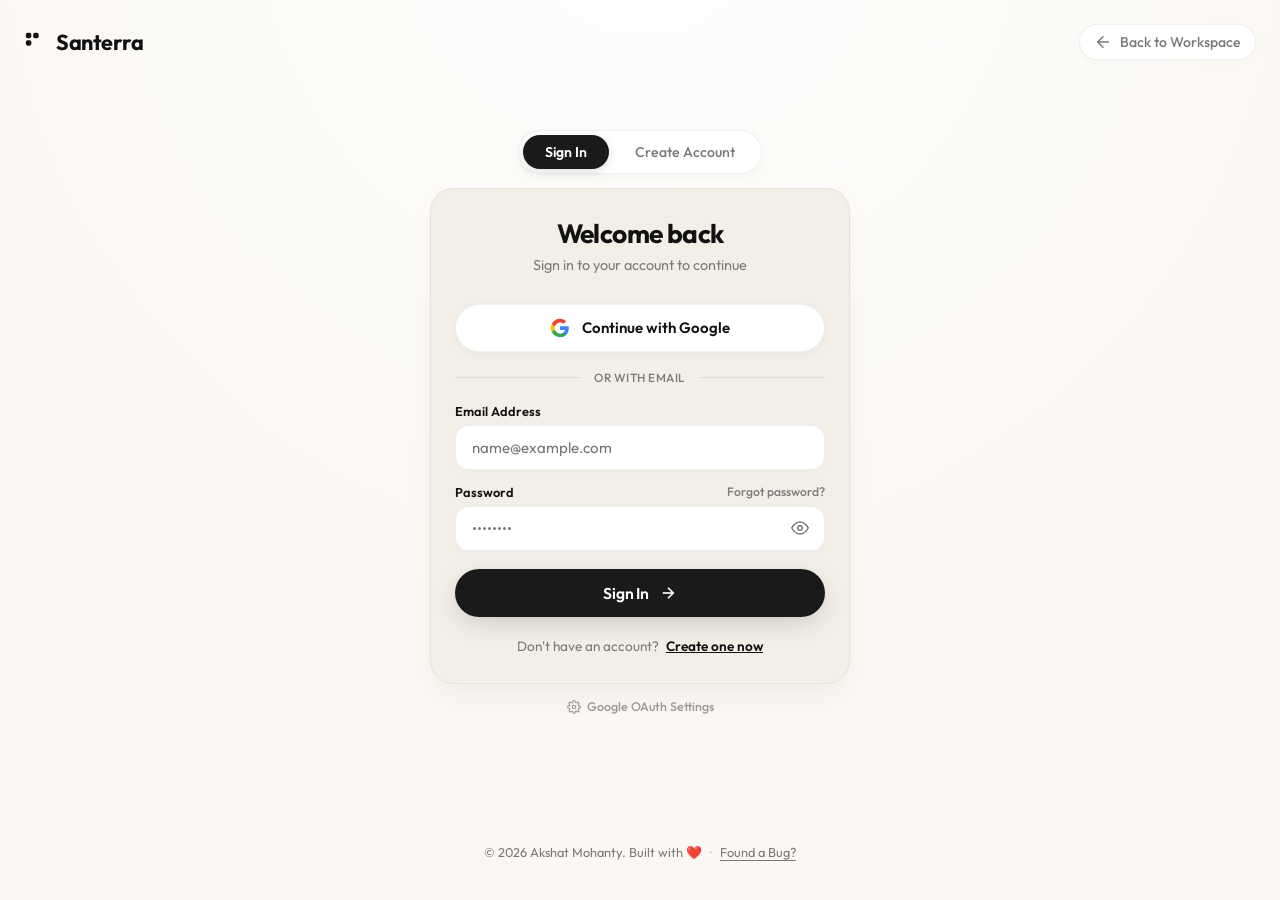
==== auth.html @ 09558405 "Add dedicated Login and Sign Up page with Google OAuth and session management" ====
<!DOCTYPE html>
<html lang="en">
<head>
  <meta charset="UTF-8" />
  <meta name="viewport" content="width=device-width, initial-scale=1.0" />
  <meta name="description" content="Sign in or create an account for Santerra Financial Suite" />
  <title>Santerra - Sign In / Sign Up</title>
  <link rel="preconnect" href="https://fonts.googleapis.com" />
  <link rel="preconnect" href="https://fonts.gstatic.com" crossorigin />
  <link href="https://fonts.googleapis.com/css2?family=Outfit:wght@300;400;500;600;700&display=swap" rel="stylesheet" />
  <link rel="stylesheet" href="style.css" />
  <!-- Google Identity Services -->
  <script src="https://accounts.google.com/gsi/client" async defer></script>
</head>
<body class="auth-body">

  <!-- Header with Brand on Left and Back Link on Right -->
  <header class="app-header auth-header">
    <a href="index.html" class="logo-link">
      <div class="logo">
        <svg class="logo-icon" width="22" height="22" viewBox="0 0 24 24" fill="none" aria-hidden="true">
          <rect x="2" y="2" width="6" height="6" rx="2" fill="#111111"/>
          <rect x="10" y="2" width="6" height="6" rx="2" fill="#111111"/>
          <rect x="2" y="10" width="6" height="6" rx="2" fill="#111111"/>
        </svg>
        <span class="brand-title">Santerra</span>
      </div>
    </a>

    <a href="index.html" class="back-link">
      <svg width="18" height="18" viewBox="0 0 24 24" fill="none" stroke="currentColor" stroke-width="2" stroke-linecap="round" stroke-linejoin="round">
        <line x1="19" y1="12" x2="5" y2="12"></line>
        <polyline points="12 19 5 12 12 5"></polyline>
      </svg>
      <span>Back to Workspace</span>
    </a>
  </header>

  <main class="auth-main">
    <div class="auth-card-container">
      
      <!-- Top Segmented Switcher: Sign In vs Sign Up -->
      <div class="auth-tabs" role="tablist">
        <button type="button" class="auth-tab active" id="tabSignIn" role="tab" aria-selected="true">Sign In</button>
        <button type="button" class="auth-tab" id="tabSignUp" role="tab" aria-selected="false">Create Account</button>
      </div>

      <!-- Auth Card -->
      <div class="auth-card">
        <div class="auth-card-header">
          <h1 class="auth-title" id="authTitle">Welcome back</h1>
          <p class="auth-subtitle" id="authSubtitle">Sign in to your account to continue</p>
        </div>

        <!-- Notification Banner for Feedback -->
        <div class="auth-alert" id="authAlert" role="alert" style="display: none;"></div>

        <!-- Google OAuth Area -->
        <div class="auth-oauth-section">
          <!-- Official Google Button Render Target -->
          <div id="googleBtnWrapper" class="google-btn-wrapper"></div>

          <!-- Custom Google Sign-In Button (Immediate interactive UI) -->
          <button type="button" class="google-custom-btn" id="googleCustomBtn">
            <svg class="google-icon" width="20" height="20" viewBox="0 0 24 24">
              <path fill="#4285F4" d="M22.56 12.25c0-.78-.07-1.53-.2-2.25H12v4.26h5.92c-.26 1.37-1.04 2.53-2.21 3.31v2.77h3.57c2.08-1.92 3.28-4.74 3.28-8.09z"/>
              <path fill="#34A853" d="M12 23c2.97 0 5.46-.98 7.28-2.66l-3.57-2.77c-.98.66-2.23 1.06-3.71 1.06-2.86 0-5.29-1.93-6.16-4.53H2.18v2.84C3.99 20.53 7.7 23 12 23z"/>
              <path fill="#FBBC05" d="M5.84 14.09c-.22-.66-.35-1.36-.35-2.09s.13-1.43.35-2.09V7.06H2.18C1.43 8.55 1 10.22 1 12s.43 3.45 1.18 4.94l2.85-2.22.81-.63z"/>
              <path fill="#EA4335" d="M12 5.38c1.62 0 3.06.56 4.21 1.64l3.15-3.15C17.45 2.09 14.97 1 12 1 7.7 1 3.99 3.47 2.18 7.06l3.66 2.84c.87-2.6 3.3-4.52 6.16-4.52z"/>
            </svg>
            <span id="googleBtnLabel">Continue with Google</span>
          </button>
        </div>

        <div class="auth-divider">
          <span class="divider-line"></span>
          <span class="divider-text">or with email</span>
          <span class="divider-line"></span>
        </div>

        <!-- Email & Password Form -->
        <form class="auth-form" id="authForm" novalidate>
          <!-- Full Name (Only for Sign Up) -->
          <div class="form-group" id="nameGroup" style="display: none;">
            <label for="fullNameInput" class="form-label">Full Name</label>
            <div class="input-wrapper">
              <input type="text" id="fullNameInput" class="form-input" placeholder="Akshat Mohanty" autocomplete="name" />
            </div>
          </div>

          <!-- Email Address -->
          <div class="form-group">
            <label for="emailInput" class="form-label">Email Address</label>
            <div class="input-wrapper">
              <input type="email" id="emailInput" class="form-input" placeholder="name@example.com" required autocomplete="email" />
            </div>
          </div>

          <!-- Password -->
          <div class="form-group">
            <div class="label-row">
              <label for="passwordInput" class="form-label">Password</label>
              <a href="#" class="forgot-link" id="forgotPassLink">Forgot password?</a>
            </div>
            <div class="input-wrapper password-wrapper">
              <input type="password" id="passwordInput" class="form-input" placeholder="••••••••" required autocomplete="current-password" />
              <button type="button" class="toggle-pass-btn" id="togglePassBtn" aria-label="Show or hide password">
                <svg class="eye-open" width="18" height="18" viewBox="0 0 24 24" fill="none" stroke="currentColor" stroke-width="2"><path d="M1 12s4-8 11-8 11 8 11 8-4 8-11 8-11-8-11-8z"/><circle cx="12" cy="12" r="3"/></svg>
                <svg class="eye-closed" width="18" height="18" viewBox="0 0 24 24" fill="none" stroke="currentColor" stroke-width="2" style="display: none;"><path d="M17.94 17.94A10.07 10.07 0 0 1 12 20c-7 0-11-8-11-8a18.45 18.45 0 0 1 5.06-5.94M9.9 4.24A9.12 9.12 0 0 1 12 4c7 0 11 8 11 8a18.5 18.5 0 0 1-2.16 3.19m-6.72-1.07a3 3 0 1 1-4.24-4.24"/><line x1="1" y1="1" x2="23" y2="23"/></svg>
              </button>
            </div>
          </div>

          <!-- Submit Button -->
          <button type="submit" class="auth-submit-btn" id="authSubmitBtn">
            <span class="btn-text" id="submitBtnText">Sign In</span>
            <svg class="btn-arrow" width="18" height="18" viewBox="0 0 24 24" fill="none" stroke="currentColor" stroke-width="2.2"><line x1="5" y1="12" x2="19" y2="12"></line><polyline points="12 5 19 12 12 19"></polyline></svg>
          </button>
        </form>

        <div class="auth-card-footer">
          <p class="switch-prompt">
            <span id="switchPromptText">Don't have an account?</span>
            <button type="button" class="switch-link" id="switchModeBtn">Create one now</button>
          </p>
        </div>

      </div>

      <!-- Quick Client ID Configuration for Google OAuth Setup -->
      <div class="oauth-config-hint">
        <button type="button" class="config-link-btn" id="configClientIdBtn">
          <svg width="14" height="14" viewBox="0 0 24 24" fill="none" stroke="currentColor" stroke-width="2"><circle cx="12" cy="12" r="3"></circle><path d="M19.4 15a1.65 1.65 0 0 0 .33 1.82l.06.06a2 2 0 0 1 0 2.83 2 2 0 0 1-2.83 0l-.06-.06a1.65 1.65 0 0 0-1.82-.33 1.65 1.65 0 0 0-1 1.51V21a2 2 0 0 1-2 2 2 2 0 0 1-2-2v-.09A1.65 1.65 0 0 0 9 19.4a1.65 1.65 0 0 0-1.82.33l-.06.06a2 2 0 0 1-2.83 0 2 2 0 0 1 0-2.83l.06-.06a1.65 1.65 0 0 0 .33-1.82 1.65 1.65 0 0 0-1.51-1H3a2 2 0 0 1-2-2 2 2 0 0 1 2-2h.09A1.65 1.65 0 0 0 4.6 9a1.65 1.65 0 0 0-.33-1.82l-.06-.06a2 2 0 0 1 0-2.83 2 2 0 0 1 2.83 0l.06.06a1.65 1.65 0 0 0 1.82.33H9a1.65 1.65 0 0 0 1-1.51V3a2 2 0 0 1 2-2 2 2 0 0 1 2 2v.09a1.65 1.65 0 0 0 1 1.51 1.65 1.65 0 0 0 1.82-.33l.06-.06a2 2 0 0 1 2.83 0 2 2 0 0 1 0 2.83l-.06.06a1.65 1.65 0 0 0-.33 1.82V9a1.65 1.65 0 0 0 1.51 1H21a2 2 0 0 1 2 2 2 2 0 0 1-2 2h-.09a1.65 1.65 0 0 0-1.51 1z"></path></svg>
          <span>Google OAuth Settings</span>
        </button>
      </div>

    </div>
  </main>

  <!-- Pinned Bottom Footer with Found a Bug? -->
  <footer class="copyright-footer">
    <span>© 2026 Akshat Mohanty. Built with ❤️</span>
    <span class="footer-separator">&middot;</span>
    <a href="https://github.com/Akshat-mohanty/Currency-Converter/issues" target="_blank" rel="noopener noreferrer" class="bug-link">Found a Bug?</a>
  </footer>

  <script src="auth.js"></script>
</body>
</html>
---- style.css ----
/* =============================================
   Santerra – All-in-One Financial Suite
   ============================================= */

:root {
  --bg-main: #FBF8F3;       /* Warm luxurious cream */
  --bg-box-top: #F3EFE6;    /* Soft warm cream-sand */
  --bg-box-bottom: #ECE6DA; /* Rich warm sand */
  --bg-white: #FFFFFF;
  --text-main: #111111;
  --text-muted: #7A7A7A;
  --btn-black: #1A1A1A;
  --btn-text: #FFFFFF;
  --accent: #10B981;
  --accent-glow: rgba(16, 185, 129, 0.18);
  --border-card: rgba(0, 0, 0, 0.05);
  --border-subtle: rgba(0, 0, 0, 0.06);
  --card-shadow: 0 16px 36px -8px rgba(0, 0, 0, 0.05), 0 2px 8px rgba(0, 0, 0, 0.02);
  --slider-track: rgba(0, 0, 0, 0.08);
  --chip-bg: #FFFFFF;
  --chip-border: rgba(0, 0, 0, 0.06);
  --bg-gradient: radial-gradient(circle at 50% -10%, rgba(255, 255, 255, 0.85) 0%, rgba(251, 248, 243, 0) 65%);
  --font: 'Outfit', sans-serif;
  --radius-lg: 24px;
  --radius-pill: 9999px;
}

html {
  scroll-behavior: smooth;
}

*, *::before, *::after {
  margin: 0;
  padding: 0;
  box-sizing: border-box;
}

body {
  font-family: var(--font);
  background-color: var(--bg-main);
  background-image: var(--bg-gradient);
  color: var(--text-main);
  display: flex;
  flex-direction: column;
  min-height: 100vh;
  padding: 24px;
  -webkit-font-smoothing: antialiased;
}

/* Entrance Animations */
@keyframes headerFadeIn {
  from {
    opacity: 0;
    transform: translateY(-10px);
  }
  to {
    opacity: 1;
    transform: translateY(0);
  }
}

@keyframes heroFadeIn {
  from {
    opacity: 0;
    transform: translateY(18px);
  }
  to {
    opacity: 1;
    transform: translateY(0);
  }
}

/* Header */
.app-header {
  display: flex;
  align-items: center;
  justify-content: space-between;
  width: 100%;
  margin-bottom: 24px;
  animation: headerFadeIn 0.75s cubic-bezier(0.16, 1, 0.3, 1) both;
}

.logo-link {
  text-decoration: none;
  color: inherit;
  display: inline-flex;
}

.logo {
  display: flex;
  align-items: center;
  gap: 10px;
}

.logo-icon {
  color: var(--text-main);
}

.brand-title {
  font-size: 1.35rem;
  font-weight: 700;
  letter-spacing: -0.5px;
  color: var(--text-main);
}

/* Header Auth Area */
.header-auth {
  display: flex;
  align-items: center;
  gap: 12px;
  position: relative;
}

.header-signin-btn {
  display: inline-flex;
  align-items: center;
  gap: 7px;
  background: var(--bg-white);
  color: var(--text-main);
  border: 1px solid var(--border-subtle);
  padding: 8px 16px;
  border-radius: var(--radius-pill);
  font-size: 0.88rem;
  font-weight: 600;
  text-decoration: none;
  box-shadow: 0 2px 6px rgba(0, 0, 0, 0.03);
  transition: transform 0.2s ease, box-shadow 0.2s ease, background-color 0.2s ease;
}

.header-signin-btn:hover {
  transform: translateY(-1px);
  box-shadow: 0 4px 12px rgba(0, 0, 0, 0.08);
}

.user-profile-pill {
  display: inline-flex;
  align-items: center;
  gap: 8px;
  background: var(--bg-white);
  border: 1px solid var(--border-subtle);
  padding: 4px 14px 4px 5px;
  border-radius: var(--radius-pill);
  cursor: pointer;
  box-shadow: 0 2px 8px rgba(0, 0, 0, 0.03);
  transition: transform 0.2s ease, box-shadow 0.2s ease;
  user-select: none;
}

.user-profile-pill:hover {
  transform: translateY(-1px);
  box-shadow: 0 4px 12px rgba(0, 0, 0, 0.08);
}

.user-avatar-img, .user-avatar-initials {
  width: 28px;
  height: 28px;
  border-radius: 50%;
  object-fit: cover;
}

.user-avatar-initials {
  background: var(--btn-black);
  color: var(--btn-text);
  display: flex;
  align-items: center;
  justify-content: center;
  font-weight: 700;
  font-size: 0.78rem;
}

.user-display-name {
  font-size: 0.88rem;
  font-weight: 600;
  color: var(--text-main);
}

.user-chevron {
  color: var(--text-muted);
  transition: transform 0.2s ease;
}

.user-profile-pill.open .user-chevron {
  transform: rotate(180deg);
}

/* User Dropdown Menu */
.user-dropdown-menu {
  position: absolute;
  top: calc(100% + 8px);
  right: 0;
  width: 220px;
  background: var(--bg-white);
  border-radius: 18px;
  padding: 10px;
  box-shadow: 0 16px 36px -4px rgba(0, 0, 0, 0.12);
  border: 1px solid var(--border-subtle);
  z-index: 150;
  display: none;
  flex-direction: column;
  gap: 6px;
  animation: panelFadeIn 0.2s cubic-bezier(0.16, 1, 0.3, 1) both;
}

.user-dropdown-menu.open {
  display: flex;
}

.user-menu-header {
  padding: 6px 8px 8px 8px;
  border-bottom: 1px solid var(--border-subtle);
  display: flex;
  flex-direction: column;
  gap: 2px;
}

.user-menu-name {
  font-size: 0.88rem;
  font-weight: 600;
  color: var(--text-main);
}

.user-menu-email {
  font-size: 0.76rem;
  color: var(--text-muted);
  word-break: break-all;
}

.user-logout-btn {
  background: transparent;
  border: none;
  color: #dc2626;
  font-family: var(--font);
  font-size: 0.84rem;
  font-weight: 600;
  padding: 8px 10px;
  border-radius: 10px;
  text-align: left;
  cursor: pointer;
  display: flex;
  align-items: center;
  gap: 8px;
  transition: background-color 0.15s ease;
}

.user-logout-btn:hover {
  background-color: #fef2f2;
}

/* Main Content */
.main-content {
  flex: 1;
  display: flex;
  flex-direction: column;
  align-items: center;
  justify-content: flex-start;
  width: 100%;
}

/* Landing Hero Section */
.landing-hero {
  display: flex;
  flex-direction: column;
  align-items: center;
  justify-content: center;
  text-align: center;
  max-width: 720px;
  margin: 0 auto;
  padding: 8px 0 24px 0;
}

.landing-hero .hero-title {
  font-size: 2.85rem;
  font-weight: 700;
  letter-spacing: -1.2px;
  line-height: 1.15;
  color: var(--text-main);
  margin-bottom: 16px;
  text-wrap: balance;
  animation: heroFadeIn 0.85s cubic-bezier(0.16, 1, 0.3, 1) 0.08s both;
  transition: color 0.3s ease;
}

.landing-hero .hero-subtitle {
  font-size: 1.05rem;
  color: var(--text-muted);
  font-weight: 400;
  line-height: 1.5;
  max-width: 540px;
  margin-bottom: 24px;
  animation: heroFadeIn 0.85s cubic-bezier(0.16, 1, 0.3, 1) 0.16s both;
  transition: color 0.3s ease;
}

/* Tools Segmented Menu */
.tools-nav {
  display: inline-flex;
  align-items: center;
  background: var(--bg-white);
  border: 1px solid var(--border-subtle);
  border-radius: var(--radius-pill);
  padding: 5px;
  box-shadow: 0 4px 20px rgba(0, 0, 0, 0.03);
  gap: 4px;
  max-width: 100%;
  overflow-x: auto;
  -webkit-overflow-scrolling: touch;
  animation: heroFadeIn 0.85s cubic-bezier(0.16, 1, 0.3, 1) 0.24s both;
  transition: background-color 0.3s ease, border-color 0.3s ease;
}

.nav-tab {
  display: inline-flex;
  align-items: center;
  gap: 8px;
  padding: 9px 18px;
  border-radius: var(--radius-pill);
  border: none;
  background: transparent;
  color: var(--text-muted);
  font-family: var(--font);
  font-size: 0.88rem;
  font-weight: 500;
  cursor: pointer;
  white-space: nowrap;
  position: relative;
  overflow: hidden;
  transition: transform 0.2s cubic-bezier(0.34, 1.56, 0.64, 1),
              background-color 0.25s ease,
              color 0.2s ease,
              box-shadow 0.25s ease;
  user-select: none;
}

.nav-tab:hover {
  color: var(--text-main);
  background: rgba(0, 0, 0, 0.04);
  transform: translateY(-1px);
}

.nav-tab:active {
  transform: scale(0.93);
}

.nav-tab.active {
  background: var(--btn-black);
  color: var(--btn-text);
  box-shadow: 0 4px 16px -2px rgba(0, 0, 0, 0.2);
  animation: tabSelected 0.3s cubic-bezier(0.34, 1.56, 0.64, 1);
}

@keyframes tabSelected {
  0% { transform: scale(0.93); }
  60% { transform: scale(1.04); }
  100% { transform: scale(1); }
}

/* Workspace Section & Tool Panels */
.workspace-section {
  width: 100%;
  display: flex;
  flex-direction: column;
  align-items: center;
  padding-top: 14px;
  padding-bottom: 60px;
  overflow-x: hidden; /* Prevents horizontal scroll during directional transitions */
}

.tool-panel {
  display: none;
  width: 100%;
  max-width: 480px;
  flex-direction: column;
  align-items: center;
  will-change: transform, opacity;
}

.tool-panel.active {
  display: flex;
  animation: panelFadeIn 0.35s cubic-bezier(0.16, 1, 0.3, 1) both;
}

.tool-panel.active.slide-from-right {
  animation: slideInFromRight 0.36s cubic-bezier(0.16, 1, 0.3, 1) both;
}

.tool-panel.active.slide-from-left {
  animation: slideInFromLeft 0.36s cubic-bezier(0.16, 1, 0.3, 1) both;
}

@keyframes slideInFromRight {
  0% {
    opacity: 0;
    transform: translateX(32px) scale(0.98);
  }
  100% {
    opacity: 1;
    transform: translateX(0) scale(1);
  }
}

@keyframes slideInFromLeft {
  0% {
    opacity: 0;
    transform: translateX(-32px) scale(0.98);
  }
  100% {
    opacity: 1;
    transform: translateX(0) scale(1);
  }
}

@keyframes panelFadeIn {
  from {
    opacity: 0;
    transform: translateY(12px) scale(0.98);
  }
  to {
    opacity: 1;
    transform: translateY(0) scale(1);
  }
}

.tool-panel.active .calculator-card,
.tool-panel.active .converter-wrapper {
  animation: cardContentPop 0.38s cubic-bezier(0.16, 1, 0.3, 1) both;
}

@keyframes cardContentPop {
  0% {
    opacity: 0;
    transform: translateY(8px);
  }
  100% {
    opacity: 1;
    transform: translateY(0);
  }
}

/* Common Calculator Card for Loan, EMI, Investment */
.calculator-card {
  width: 100%;
  background: var(--bg-box-top);
  border: 1px solid var(--border-card);
  border-radius: var(--radius-lg);
  box-shadow: var(--card-shadow);
  padding: 24px;
  display: flex;
  flex-direction: column;
  gap: 20px;
  transition: background-color 0.3s ease, border-color 0.3s ease, box-shadow 0.3s ease;
}

.calc-inputs {
  display: flex;
  flex-direction: column;
  gap: 20px;
}

.calc-field {
  display: flex;
  flex-direction: column;
  gap: 10px;
}

.field-header {
  display: flex;
  justify-content: space-between;
  align-items: center;
}

.field-label {
  font-size: 0.84rem;
  font-weight: 500;
  text-transform: uppercase;
  letter-spacing: 0.5px;
  color: var(--text-muted);
}

.field-value-badge {
  background: var(--bg-white);
  border: 1px solid var(--border-subtle);
  border-radius: var(--radius-pill);
  padding: 4px 12px;
  font-size: 0.95rem;
  font-weight: 600;
  color: var(--text-main);
  box-shadow: 0 2px 6px rgba(0, 0, 0, 0.02);
  transition: background-color 0.3s ease, border-color 0.3s ease, color 0.3s ease;
}

/* Custom Styled Range Sliders */
.calc-slider {
  -webkit-appearance: none;
  appearance: none;
  width: 100%;
  height: 6px;
  background: var(--slider-track);
  border-radius: 6px;
  outline: none;
  cursor: pointer;
  transition: background 0.2s ease;
}

.calc-slider::-webkit-slider-thumb {
  -webkit-appearance: none;
  appearance: none;
  width: 20px;
  height: 20px;
  border-radius: 50%;
  background: var(--btn-black);
  border: 3px solid var(--bg-white);
  box-shadow: 0 2px 8px rgba(0, 0, 0, 0.2);
  cursor: grab;
  transition: transform 0.15s ease, box-shadow 0.15s ease, background-color 0.3s ease;
}

.calc-slider::-webkit-slider-thumb:hover {
  transform: scale(1.15);
  box-shadow: 0 0 0 4px var(--accent-glow);
}

.calc-slider::-moz-range-thumb {
  width: 20px;
  height: 20px;
  border-radius: 50%;
  background: var(--btn-black);
  border: 3px solid var(--bg-white);
  box-shadow: 0 2px 8px rgba(0, 0, 0, 0.2);
  cursor: grab;
}

/* Tenure preset pills */
.chips-row {
  display: flex;
  gap: 8px;
  flex-wrap: wrap;
}

.tenure-chip {
  flex: 1;
  min-width: 48px;
  padding: 7px 10px;
  background: var(--chip-bg);
  border: 1px solid var(--chip-border);
  border-radius: var(--radius-pill);
  font-family: var(--font);
  font-size: 0.8rem;
  font-weight: 600;
  color: var(--text-muted);
  cursor: pointer;
  text-align: center;
  transition: all 0.18s ease;
}

.tenure-chip:hover {
  color: var(--text-main);
  border-color: rgba(0, 0, 0, 0.15);
}

.tenure-chip.active {
  background: var(--btn-black);
  color: var(--btn-text);
  border-color: var(--btn-black);
}

/* Output Summary Container */
.calc-summary {
  background: var(--bg-box-bottom);
  border-radius: 20px;
  padding: 20px;
  border: 1px solid var(--border-card);
  display: flex;
  flex-direction: column;
  gap: 16px;
  transition: background-color 0.3s ease, border-color 0.3s ease;
}

.summary-hero {
  text-align: center;
  display: flex;
  flex-direction: column;
  gap: 4px;
}

.summary-label {
  font-size: 0.78rem;
  font-weight: 500;
  text-transform: uppercase;
  letter-spacing: 0.6px;
  color: var(--text-muted);
}

.summary-hero-value {
  font-size: 2.25rem;
  font-weight: 700;
  letter-spacing: -0.8px;
  color: var(--text-main);
  line-height: 1.15;
}

.summary-metrics-row {
  display: flex;
  justify-content: space-between;
  gap: 10px;
  background: var(--bg-white);
  padding: 12px 14px;
  border-radius: 14px;
  border: 1px solid var(--border-subtle);
  transition: background-color 0.3s ease, border-color 0.3s ease;
}

.metric-box {
  display: flex;
  flex-direction: column;
  gap: 3px;
  flex: 1;
}

.metric-label {
  font-size: 0.7rem;
  font-weight: 500;
  color: var(--text-muted);
}

.metric-value {
  font-size: 0.95rem;
  font-weight: 600;
  color: var(--text-main);
  letter-spacing: -0.2px;
}

.text-accent {
  color: var(--accent) !important;
}

/* Breakdown Progress Bars */
.breakdown-container {
  display: flex;
  flex-direction: column;
  gap: 8px;
}

.breakdown-bar {
  width: 100%;
  height: 8px;
  border-radius: 9999px;
  background: var(--slider-track);
  display: flex;
  overflow: hidden;
}

.bar-fill {
  height: 100%;
  transition: width 0.3s ease;
}

.principal-fill {
  background-color: var(--btn-black);
}

.interest-fill, .gain-fill {
  background-color: var(--accent);
}

.breakdown-legend {
  display: flex;
  justify-content: space-between;
  font-size: 0.75rem;
  color: var(--text-muted);
  font-weight: 500;
}

.legend-item {
  display: flex;
  align-items: center;
  gap: 6px;
}

.legend-dot {
  width: 6px;
  height: 6px;
  border-radius: 50%;
}

.dot-principal { background-color: var(--btn-black); }
.dot-interest, .dot-gain { background-color: var(--accent); }

.converter-wrapper {
  width: 100%;
  max-width: 480px;
  display: flex;
  flex-direction: column;
}

.exchange-boxes-wrapper {
  position: relative;
  border-radius: var(--radius-lg);
  box-shadow: 0 16px 36px -8px rgba(0, 0, 0, 0.06), 0 2px 8px rgba(0, 0, 0, 0.02);
}

/* Exchange Boxes */
.exchange-box {
  border-radius: var(--radius-lg);
  padding: 28px 24px;
  display: flex;
  flex-direction: column;
  transition: background-color 0.25s ease, box-shadow 0.25s ease;
}

.exchange-box:focus-within {
  box-shadow: inset 0 0 0 1.5px rgba(17, 17, 17, 0.1);
}

.box-top {
  background-color: var(--bg-box-top);
  border-bottom-left-radius: 0;
  border-bottom-right-radius: 0;
  padding-bottom: 38px;
  border: 1px solid rgba(255, 255, 255, 0.7);
  border-bottom: none;
}

.box-bottom {
  background-color: var(--bg-box-bottom);
  border-top-left-radius: 0;
  border-top-right-radius: 0;
  padding-top: 38px;
  border: 1px solid rgba(0, 0, 0, 0.04);
  border-top: none;
}

.box-inner {
  display: flex;
  justify-content: space-between;
  align-items: flex-start;
}

.amount-group {
  display: flex;
  flex-direction: column;
  gap: 6px;
}

.funds-label {
  font-size: 0.78rem;
  font-weight: 500;
  text-transform: uppercase;
  letter-spacing: 0.6px;
  color: var(--text-muted);
}

.amount-input, .result-value {
  background: transparent;
  border: none;
  outline: none;
  color: var(--text-main);
  font-family: var(--font);
  font-size: 2.35rem;
  font-weight: 600;
  letter-spacing: -0.5px;
  width: 100%;
  max-width: 210px;
  line-height: 1.15;
  -moz-appearance: textfield;
}

.result-value {
  transition: opacity 0.2s ease, transform 0.2s ease;
  will-change: transform, opacity;
}

@keyframes valuePulse {
  0% {
    opacity: 0.65;
    transform: scale(0.97);
  }
  100% {
    opacity: 1;
    transform: scale(1);
  }
}

.result-value.pulse {
  animation: valuePulse 0.24s cubic-bezier(0.16, 1, 0.3, 1);
}

/* Hide spinner in Chrome/Safari/Edge */
.amount-input::-webkit-outer-spin-button,
.amount-input::-webkit-inner-spin-button {
  -webkit-appearance: none;
  margin: 0;
}

.amount-input::placeholder {
  color: #A09E96;
}

.currency-selector-group {
  display: flex;
  flex-direction: column;
  align-items: flex-end;
  gap: 8px;
}

/* Currency Select Dropdown (White Pills) */
.cs-wrapper {
  position: relative;
}

.cs-trigger {
  background-color: var(--bg-white);
  border: 1px solid rgba(0, 0, 0, 0.06);
  border-radius: var(--radius-pill);
  padding: 9px 15px;
  display: flex;
  align-items: center;
  gap: 9px;
  cursor: pointer;
  box-shadow: 0 2px 8px rgba(0, 0, 0, 0.04);
  transition: transform 0.15s ease, box-shadow 0.15s ease;
}

.cs-trigger:hover {
  transform: translateY(-1px);
  box-shadow: 0 4px 12px rgba(0, 0, 0, 0.07);
}

.cs-trigger:active {
  transform: scale(0.98);
}

.cs-flag {
  font-size: 1.25rem;
  line-height: 1;
}

.cs-code {
  font-size: 1.05rem;
  font-weight: 600;
  color: var(--text-main);
}

.cs-chevron {
  color: var(--text-main);
  transition: transform 0.2s ease;
}

.cs-panel.open ~ .cs-trigger .cs-chevron,
.cs-wrapper.open .cs-chevron {
  transform: rotate(180deg);
}

.cs-panel {
  display: none;
  position: absolute;
  top: calc(100% + 8px);
  right: 0;
  width: 220px;
  background: var(--bg-white);
  border-radius: 18px;
  box-shadow: 0 16px 36px rgba(0, 0, 0, 0.12);
  border: 1px solid rgba(0, 0, 0, 0.06);
  z-index: 100;
  overflow: hidden;
  animation: fadeInPanel 0.18s ease forwards;
}

@keyframes fadeInPanel {
  from {
    opacity: 0;
    transform: translateY(-6px);
  }
  to {
    opacity: 1;
    transform: translateY(0);
  }
}

.cs-panel.open {
  display: block;
}

.cs-search-row {
  display: flex;
  align-items: center;
  gap: 8px;
  padding: 12px 14px;
  border-bottom: 1px solid var(--border-subtle);
}

.search-icon {
  color: var(--text-muted);
  flex-shrink: 0;
}

.cs-search {
  width: 100%;
  background: var(--bg-main);
  border: none;
  padding: 7px 10px;
  border-radius: 8px;
  outline: none;
  font-family: var(--font);
  font-size: 0.88rem;
  color: var(--text-main);
}

.cs-list {
  list-style: none;
  max-height: 220px;
  overflow-y: auto;
}

.cs-list::-webkit-scrollbar {
  width: 5px;
}
.cs-list::-webkit-scrollbar-thumb {
  background-color: rgba(128, 128, 128, 0.25);
  border-radius: 10px;
}

.cs-item {
  display: flex;
  align-items: center;
  gap: 10px;
  padding: 10px 16px;
  cursor: pointer;
  color: var(--text-main);
  transition: background-color 0.15s ease, transform 0.15s ease;
}

.cs-item:hover {
  background-color: var(--bg-box-bottom);
  transform: translateX(4px);
}
.cs-item.hidden { display: none; }
.cs-empty { padding: 16px; text-align: center; color: var(--text-muted); display: none; font-size: 0.88rem;}

/* Swap Button */
.swap-container {
  position: absolute;
  top: 50%;
  left: 0;
  width: 100%;
  transform: translateY(-50%);
  display: flex;
  align-items: center;
  z-index: 10;
  padding: 0 24px;
  pointer-events: none;
}

.swap-line {
  height: 2px;
  background-color: rgba(255, 255, 255, 0.85);
}

.line-left {
  flex: 1;
}

.line-right {
  flex: 1;
}

.swap-btn {
  pointer-events: auto;
  width: 46px;
  height: 46px;
  border-radius: 50%;
  background-color: var(--bg-white);
  border: 1px solid rgba(0, 0, 0, 0.05);
  display: flex;
  align-items: center;
  justify-content: center;
  cursor: pointer;
  box-shadow: 0 4px 14px rgba(0, 0, 0, 0.08);
  margin: 0 14px;
  color: var(--text-main);
  transition: transform 0.45s cubic-bezier(0.34, 1.56, 0.64, 1), box-shadow 0.25s ease;
}

.swap-btn:hover {
  transform: scale(1.08);
  box-shadow: 0 8px 20px rgba(0, 0, 0, 0.12);
}

.swap-btn:active {
  transform: scale(0.92);
}

/* Action Button */
.action-btn {
  margin-top: 16px;
  background-color: var(--btn-black);
  color: var(--btn-text);
  border: none;
  border-radius: 20px;
  padding: 16px;
  font-size: 1rem;
  font-weight: 600;
  letter-spacing: -0.2px;
  display: flex;
  align-items: center;
  justify-content: center;
  gap: 10px;
  cursor: pointer;
  box-shadow: 0 8px 24px -4px rgba(0, 0, 0, 0.18);
  transition: transform 0.2s ease, opacity 0.2s ease, box-shadow 0.2s ease;
  width: 100%;
}

.action-btn:hover {
  opacity: 0.9;
  transform: translateY(-1px);
  box-shadow: 0 12px 28px -4px rgba(0, 0, 0, 0.25);
}

.action-btn:active {
  transform: scale(0.99);
}

.btn-icon {
  flex-shrink: 0;
  transition: transform 0.2s ease;
}

.action-btn .success-icon {
  display: none;
}

.action-btn.copied {
  background-color: var(--text-main);
}

.action-btn.copied .default-icon {
  display: none;
}

.action-btn.copied .success-icon {
  display: block;
  stroke: #22c55e;
}

/* Copyright Footer */
.copyright-footer {
  margin-top: 48px;
  text-align: center;
  font-size: 0.8rem;
  font-weight: 400;
  color: var(--text-muted);
  padding-bottom: 16px;
  display: flex;
  align-items: center;
  justify-content: center;
  gap: 8px;
  flex-wrap: wrap;
}

.footer-separator {
  color: var(--text-muted);
  opacity: 0.6;
}

.bug-link {
  color: var(--text-muted);
  text-decoration: underline;
  text-underline-offset: 3px;
  transition: color 0.2s ease;
}

.bug-link:hover {
  color: var(--text-main);
}

/* =============================================
   Auth Page Styles (auth.html)
   ============================================= */
.auth-body {
  min-height: 100vh;
  display: flex;
  flex-direction: column;
}

.auth-header {
  margin-bottom: 8px;
}

.back-link {
  display: inline-flex;
  align-items: center;
  gap: 8px;
  text-decoration: none;
  font-size: 0.88rem;
  font-weight: 500;
  color: var(--text-muted);
  padding: 8px 14px;
  border-radius: var(--radius-pill);
  background: var(--bg-white);
  border: 1px solid var(--border-subtle);
  box-shadow: 0 2px 6px rgba(0, 0, 0, 0.02);
  transition: color 0.2s ease, transform 0.2s ease, box-shadow 0.2s ease;
}

.back-link:hover {
  color: var(--text-main);
  transform: translateX(-2px);
  box-shadow: 0 4px 10px rgba(0, 0, 0, 0.06);
}

.auth-main {
  flex: 1;
  display: flex;
  flex-direction: column;
  align-items: center;
  justify-content: center;
  width: 100%;
  padding: 16px 0 32px 0;
}

.auth-card-container {
  width: 100%;
  max-width: 420px;
  display: flex;
  flex-direction: column;
  align-items: center;
  gap: 14px;
  animation: heroFadeIn 0.75s cubic-bezier(0.16, 1, 0.3, 1) both;
}

.auth-tabs {
  display: inline-flex;
  background: var(--bg-white);
  border: 1px solid var(--border-subtle);
  border-radius: var(--radius-pill);
  padding: 4px;
  gap: 4px;
  box-shadow: 0 4px 16px rgba(0, 0, 0, 0.03);
}

.auth-tab {
  padding: 8px 22px;
  border-radius: var(--radius-pill);
  border: none;
  background: transparent;
  font-family: var(--font);
  font-size: 0.88rem;
  font-weight: 500;
  color: var(--text-muted);
  cursor: pointer;
  transition: all 0.2s cubic-bezier(0.16, 1, 0.3, 1);
}

.auth-tab:hover {
  color: var(--text-main);
}

.auth-tab.active {
  background: var(--btn-black);
  color: var(--btn-text);
  font-weight: 600;
  box-shadow: 0 3px 10px rgba(0, 0, 0, 0.12);
}

.auth-card {
  width: 100%;
  background: var(--bg-box-top);
  border: 1px solid var(--border-card);
  border-radius: var(--radius-lg);
  box-shadow: var(--card-shadow);
  padding: 28px 24px;
  display: flex;
  flex-direction: column;
  gap: 18px;
}

.auth-card-header {
  text-align: center;
  display: flex;
  flex-direction: column;
  gap: 5px;
}

.auth-title {
  font-size: 1.65rem;
  font-weight: 700;
  letter-spacing: -0.6px;
  color: var(--text-main);
}

.auth-subtitle {
  font-size: 0.9rem;
  color: var(--text-muted);
  line-height: 1.4;
}

.auth-alert {
  padding: 10px 14px;
  border-radius: 12px;
  font-size: 0.84rem;
  font-weight: 500;
  text-align: center;
}

.auth-alert.error {
  background-color: #fee2e2;
  color: #b91c1c;
  border: 1px solid #fecaca;
}

.auth-alert.success {
  background-color: #d1fae5;
  color: #065f46;
  border: 1px solid #a7f3d0;
}

.auth-oauth-section {
  display: flex;
  flex-direction: column;
  align-items: center;
  gap: 10px;
  width: 100%;
}

.google-btn-wrapper {
  width: 100%;
  display: flex;
  justify-content: center;
}

.google-custom-btn {
  width: 100%;
  display: flex;
  align-items: center;
  justify-content: center;
  gap: 12px;
  background: var(--bg-white);
  border: 1px solid var(--border-subtle);
  border-radius: var(--radius-pill);
  padding: 13px 20px;
  font-family: var(--font);
  font-size: 0.94rem;
  font-weight: 600;
  color: var(--text-main);
  cursor: pointer;
  box-shadow: 0 2px 8px rgba(0, 0, 0, 0.04);
  transition: transform 0.2s ease, box-shadow 0.2s ease, background-color 0.2s ease;
}

.google-custom-btn:hover {
  transform: translateY(-1px);
  box-shadow: 0 6px 18px rgba(0, 0, 0, 0.08);
}

.google-custom-btn:active {
  transform: scale(0.98);
}

.auth-divider {
  display: flex;
  align-items: center;
  gap: 14px;
}

.divider-line {
  flex: 1;
  height: 1px;
  background: rgba(0, 0, 0, 0.08);
}

.divider-text {
  font-size: 0.74rem;
  font-weight: 500;
  text-transform: uppercase;
  letter-spacing: 0.5px;
  color: var(--text-muted);
}

.auth-form {
  display: flex;
  flex-direction: column;
  gap: 14px;
}

.form-group {
  display: flex;
  flex-direction: column;
  gap: 6px;
}

.label-row {
  display: flex;
  justify-content: space-between;
  align-items: center;
}

.form-label {
  font-size: 0.8rem;
  font-weight: 600;
  color: var(--text-main);
}

.forgot-link {
  font-size: 0.76rem;
  font-weight: 500;
  color: var(--text-muted);
  text-decoration: none;
}

.forgot-link:hover {
  color: var(--text-main);
  text-decoration: underline;
}

.input-wrapper {
  position: relative;
  width: 100%;
}

.form-input {
  width: 100%;
  background: var(--bg-white);
  border: 1px solid var(--border-subtle);
  border-radius: 14px;
  padding: 12px 16px;
  font-family: var(--font);
  font-size: 0.94rem;
  color: var(--text-main);
  outline: none;
  box-shadow: 0 2px 6px rgba(0, 0, 0, 0.02);
  transition: border-color 0.2s ease, box-shadow 0.2s ease;
}

.form-input:focus {
  border-color: var(--btn-black);
  box-shadow: 0 0 0 3px rgba(26, 26, 26, 0.08);
}

.password-wrapper .form-input {
  padding-right: 44px;
}

.toggle-pass-btn {
  position: absolute;
  right: 12px;
  top: 50%;
  transform: translateY(-50%);
  background: transparent;
  border: none;
  color: var(--text-muted);
  cursor: pointer;
  padding: 4px;
  display: flex;
  align-items: center;
  justify-content: center;
}

.toggle-pass-btn:hover {
  color: var(--text-main);
}

.auth-submit-btn {
  background-color: var(--btn-black);
  color: var(--btn-text);
  border: none;
  border-radius: var(--radius-pill);
  padding: 14px;
  font-family: var(--font);
  font-size: 0.98rem;
  font-weight: 600;
  letter-spacing: -0.2px;
  display: flex;
  align-items: center;
  justify-content: center;
  gap: 10px;
  cursor: pointer;
  box-shadow: 0 8px 24px -4px rgba(0, 0, 0, 0.18);
  transition: transform 0.2s ease, opacity 0.2s ease, box-shadow 0.2s ease;
  margin-top: 4px;
}

.auth-submit-btn:hover {
  opacity: 0.92;
  transform: translateY(-1px);
  box-shadow: 0 12px 28px -4px rgba(0, 0, 0, 0.24);
}

.auth-submit-btn:active {
  transform: scale(0.98);
}

.auth-card-footer {
  text-align: center;
  padding-top: 2px;
}

.switch-prompt {
  font-size: 0.85rem;
  color: var(--text-muted);
}

.switch-link {
  background: transparent;
  border: none;
  font-family: var(--font);
  font-size: 0.85rem;
  font-weight: 600;
  color: var(--text-main);
  cursor: pointer;
  text-decoration: underline;
  margin-left: 4px;
}

.oauth-config-hint {
  text-align: center;
}

.config-link-btn {
  background: transparent;
  border: none;
  font-family: var(--font);
  font-size: 0.78rem;
  font-weight: 500;
  color: var(--text-muted);
  cursor: pointer;
  display: inline-flex;
  align-items: center;
  gap: 6px;
  opacity: 0.75;
  transition: opacity 0.2s ease, color 0.2s ease;
}

.config-link-btn:hover {
  opacity: 1;
  color: var(--text-main);
}

/* Responsive adjustments */
@media (max-width: 768px) {
  .landing-hero .hero-title {
    font-size: 2.2rem;
  }
}

@media (max-width: 480px) {
  body {
    padding: 16px;
  }
  .app-header {
    margin-bottom: 20px;
  }
  .landing-hero {
    padding: 10px 0 20px 0;
  }
  .landing-hero .hero-title {
    font-size: 1.85rem;
  }
  .landing-hero .hero-subtitle {
    font-size: 0.95rem;
  }
  .hero-actions {
    margin-bottom: 24px;
  }
  .exchange-box {
    padding: 22px 18px;
  }
  .box-top {
    padding-bottom: 34px;
  }
  .box-bottom {
    padding-top: 34px;
  }
  .amount-input, .result-value {
    font-size: 1.9rem;
    max-width: 160px;
  }
  .cs-trigger {
    padding: 8px 12px;
  }
  .cs-code {
    font-size: 0.95rem;
  }
}

/* Reduced Motion Accessibility */
@media (prefers-reduced-motion: reduce) {
  html {
    scroll-behavior: auto;
  }
  *, *::before, *::after {
    animation-duration: 0.01ms !important;
    animation-iteration-count: 1 !important;
    transition-duration: 0.01ms !important;
  }
  .converter-section {
    opacity: 1 !important;
    transform: none !important;
  }
}
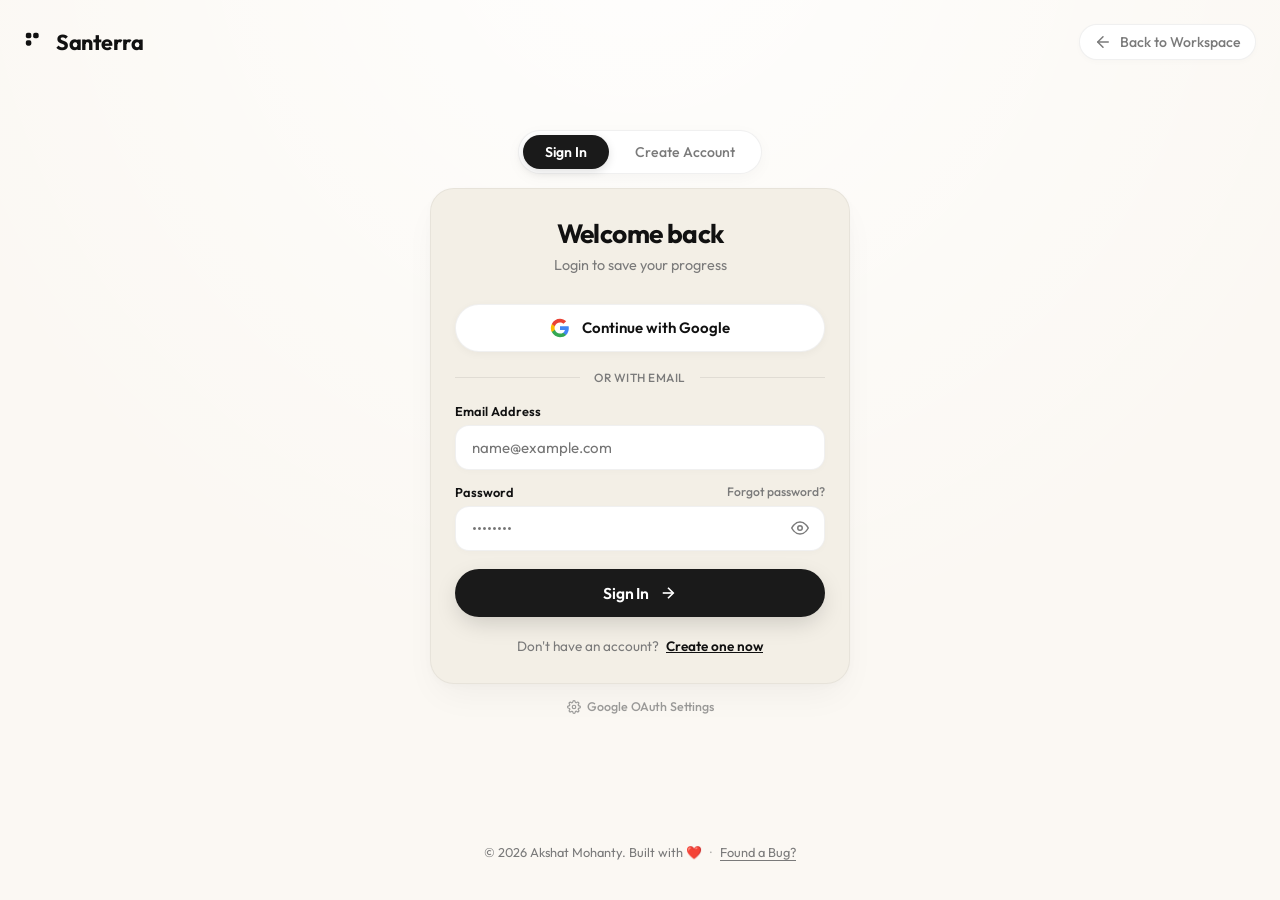
==== commit d6554138: "Keep single Google button and update subtitle to Login to save your progress" ====
--- a/auth.html
+++ b/auth.html
@@ -49,19 +49,19 @@
       <div class="auth-card">
         <div class="auth-card-header">
           <h1 class="auth-title" id="authTitle">Welcome back</h1>
-          <p class="auth-subtitle" id="authSubtitle">Sign in to your account to continue</p>
+          <p class="auth-subtitle" id="authSubtitle">Login to save your progress</p>
         </div>
 
         <!-- Notification Banner for Feedback -->
         <div class="auth-alert" id="authAlert" role="alert" style="display: none;"></div>
 
-        <!-- Google OAuth Area -->
+        <!-- Google OAuth Area (Single Button) -->
         <div class="auth-oauth-section">
           <!-- Official Google Button Render Target -->
           <div id="googleBtnWrapper" class="google-btn-wrapper"></div>
 
-          <!-- Custom Google Sign-In Button (Immediate interactive UI) -->
-          <button type="button" class="google-custom-btn" id="googleCustomBtn">
+          <!-- Fallback Google Sign-In Button (Only if Google script is unavailable) -->
+          <button type="button" class="google-custom-btn" id="googleCustomBtn" style="display: none;">
             <svg class="google-icon" width="20" height="20" viewBox="0 0 24 24">
               <path fill="#4285F4" d="M22.56 12.25c0-.78-.07-1.53-.2-2.25H12v4.26h5.92c-.26 1.37-1.04 2.53-2.21 3.31v2.77h3.57c2.08-1.92 3.28-4.74 3.28-8.09z"/>
               <path fill="#34A853" d="M12 23c2.97 0 5.46-.98 7.28-2.66l-3.57-2.77c-.98.66-2.23 1.06-3.71 1.06-2.86 0-5.29-1.93-6.16-4.53H2.18v2.84C3.99 20.53 7.7 23 12 23z"/>
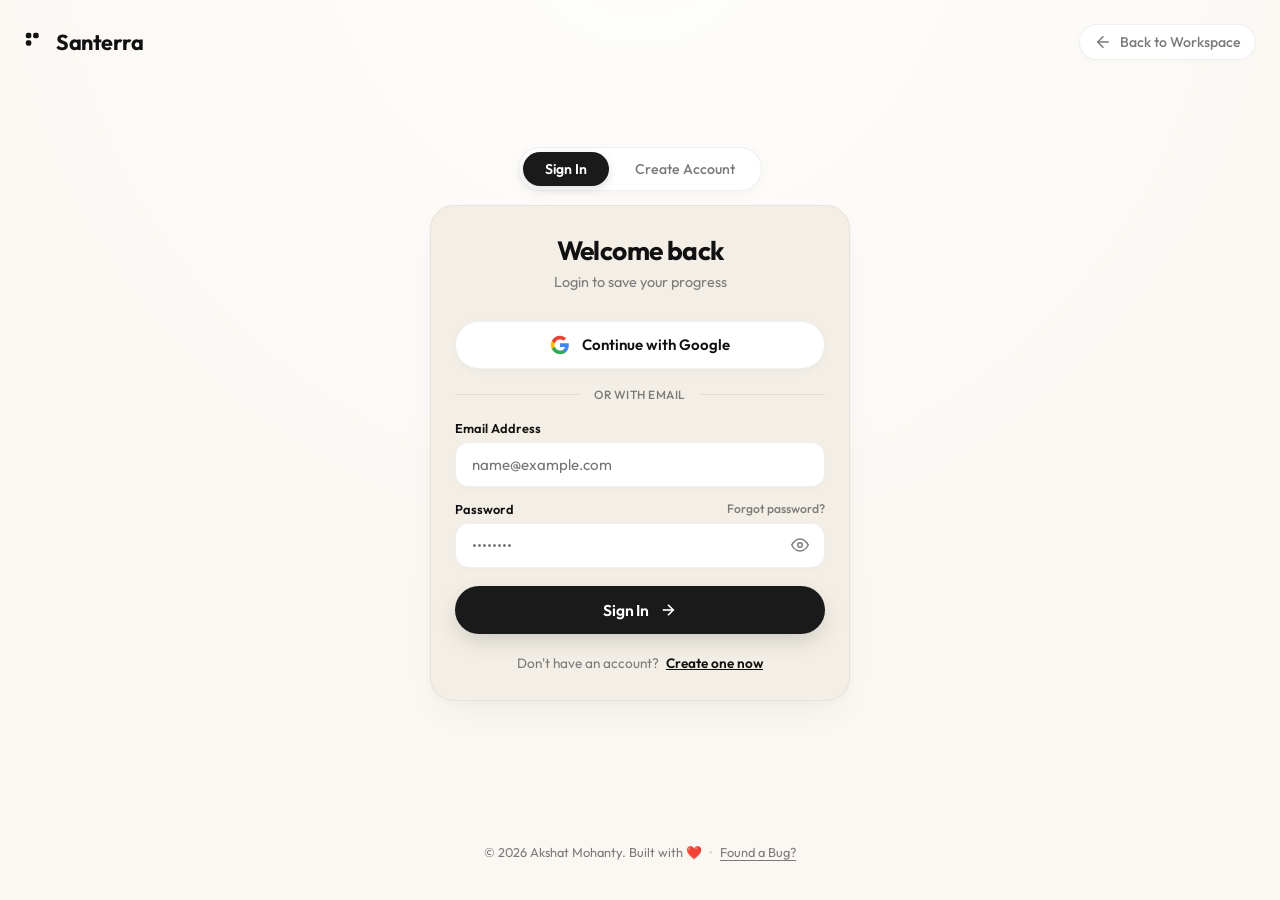
==== commit 1605d0ac: "Remove Google OAuth Settings button from auth page" ====
--- a/auth.html
+++ b/auth.html
@@ -127,14 +127,6 @@
 
       </div>
 
-      <!-- Quick Client ID Configuration for Google OAuth Setup -->
-      <div class="oauth-config-hint">
-        <button type="button" class="config-link-btn" id="configClientIdBtn">
-          <svg width="14" height="14" viewBox="0 0 24 24" fill="none" stroke="currentColor" stroke-width="2"><circle cx="12" cy="12" r="3"></circle><path d="M19.4 15a1.65 1.65 0 0 0 .33 1.82l.06.06a2 2 0 0 1 0 2.83 2 2 0 0 1-2.83 0l-.06-.06a1.65 1.65 0 0 0-1.82-.33 1.65 1.65 0 0 0-1 1.51V21a2 2 0 0 1-2 2 2 2 0 0 1-2-2v-.09A1.65 1.65 0 0 0 9 19.4a1.65 1.65 0 0 0-1.82.33l-.06.06a2 2 0 0 1-2.83 0 2 2 0 0 1 0-2.83l.06-.06a1.65 1.65 0 0 0 .33-1.82 1.65 1.65 0 0 0-1.51-1H3a2 2 0 0 1-2-2 2 2 0 0 1 2-2h.09A1.65 1.65 0 0 0 4.6 9a1.65 1.65 0 0 0-.33-1.82l-.06-.06a2 2 0 0 1 0-2.83 2 2 0 0 1 2.83 0l.06.06a1.65 1.65 0 0 0 1.82.33H9a1.65 1.65 0 0 0 1-1.51V3a2 2 0 0 1 2-2 2 2 0 0 1 2 2v.09a1.65 1.65 0 0 0 1 1.51 1.65 1.65 0 0 0 1.82-.33l.06-.06a2 2 0 0 1 2.83 0 2 2 0 0 1 0 2.83l-.06.06a1.65 1.65 0 0 0-.33 1.82V9a1.65 1.65 0 0 0 1.51 1H21a2 2 0 0 1 2 2 2 2 0 0 1-2 2h-.09a1.65 1.65 0 0 0-1.51 1z"></path></svg>
-          <span>Google OAuth Settings</span>
-        </button>
-      </div>
-
     </div>
   </main>
 
--- a/style.css
+++ b/style.css
@@ -1411,30 +1411,6 @@
   margin-left: 4px;
 }
 
-.oauth-config-hint {
-  text-align: center;
-}
-
-.config-link-btn {
-  background: transparent;
-  border: none;
-  font-family: var(--font);
-  font-size: 0.78rem;
-  font-weight: 500;
-  color: var(--text-muted);
-  cursor: pointer;
-  display: inline-flex;
-  align-items: center;
-  gap: 6px;
-  opacity: 0.75;
-  transition: opacity 0.2s ease, color 0.2s ease;
-}
-
-.config-link-btn:hover {
-  opacity: 1;
-  color: var(--text-main);
-}
-
 /* Responsive adjustments */
 @media (max-width: 768px) {
   .landing-hero .hero-title {
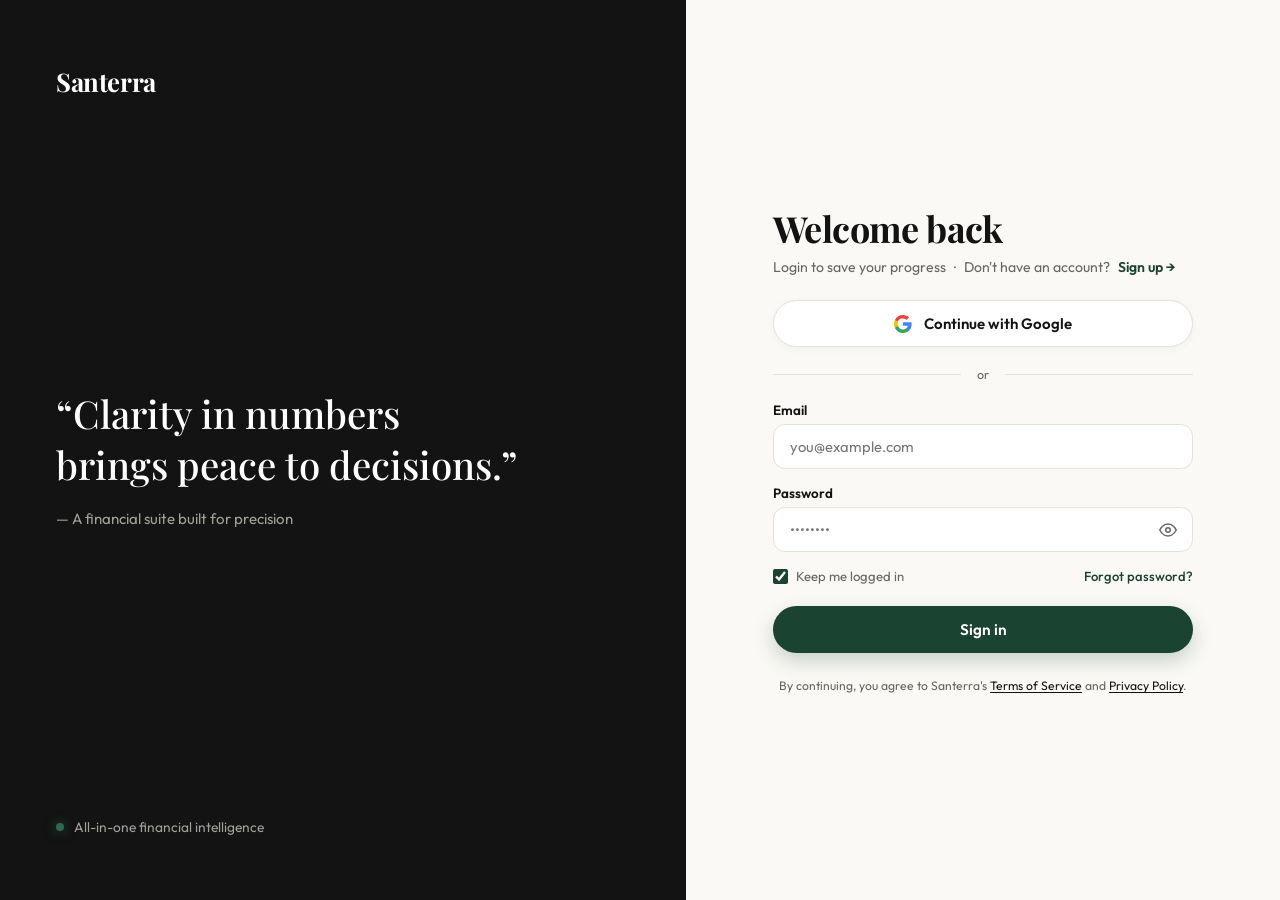
==== commit e8f4779d: "Redesign home and auth pages with warm editorial theme, split-screen login, forest emerald accent, a" ====
--- a/auth.html
+++ b/auth.html
@@ -4,138 +4,135 @@
   <meta charset="UTF-8" />
   <meta name="viewport" content="width=device-width, initial-scale=1.0" />
   <meta name="description" content="Sign in or create an account for Santerra Financial Suite" />
-  <title>Santerra - Sign In / Sign Up</title>
+  <title>Santerra — Sign In / Sign Up</title>
   <link rel="preconnect" href="https://fonts.googleapis.com" />
   <link rel="preconnect" href="https://fonts.gstatic.com" crossorigin />
-  <link href="https://fonts.googleapis.com/css2?family=Outfit:wght@300;400;500;600;700&display=swap" rel="stylesheet" />
+  <link href="https://fonts.googleapis.com/css2?family=Outfit:wght@300;400;500;600;700&family=Playfair+Display:ital,wght@0,500;0,600;0,700;1,400;1,500&display=swap" rel="stylesheet" />
   <link rel="stylesheet" href="style.css" />
   <!-- Google Identity Services -->
   <script src="https://accounts.google.com/gsi/client" async defer></script>
 </head>
-<body class="auth-body">
+<body class="auth-split-body">
 
-  <!-- Header with Brand on Left and Back Link on Right -->
-  <header class="app-header auth-header">
-    <a href="index.html" class="logo-link">
-      <div class="logo">
-        <svg class="logo-icon" width="22" height="22" viewBox="0 0 24 24" fill="none" aria-hidden="true">
-          <rect x="2" y="2" width="6" height="6" rx="2" fill="#111111"/>
-          <rect x="10" y="2" width="6" height="6" rx="2" fill="#111111"/>
-          <rect x="2" y="10" width="6" height="6" rx="2" fill="#111111"/>
-        </svg>
-        <span class="brand-title">Santerra</span>
-      </div>
-    </a>
+  <div class="auth-split-layout">
+    
+    <!-- Left Column: Obsidian Editorial Showcase Panel (Desktop) -->
+    <div class="auth-showcase-panel">
+      <a href="index.html" class="auth-showcase-brand">Santerra</a>
 
-    <a href="index.html" class="back-link">
-      <svg width="18" height="18" viewBox="0 0 24 24" fill="none" stroke="currentColor" stroke-width="2" stroke-linecap="round" stroke-linejoin="round">
-        <line x1="19" y1="12" x2="5" y2="12"></line>
-        <polyline points="12 19 5 12 12 5"></polyline>
-      </svg>
-      <span>Back to Workspace</span>
-    </a>
-  </header>
-
-  <main class="auth-main">
-    <div class="auth-card-container">
-      
-      <!-- Top Segmented Switcher: Sign In vs Sign Up -->
-      <div class="auth-tabs" role="tablist">
-        <button type="button" class="auth-tab active" id="tabSignIn" role="tab" aria-selected="true">Sign In</button>
-        <button type="button" class="auth-tab" id="tabSignUp" role="tab" aria-selected="false">Create Account</button>
+      <div class="auth-showcase-quote-box">
+        <blockquote class="auth-showcase-quote">
+          “Clarity in numbers brings peace to decisions.”
+        </blockquote>
+        <p class="auth-showcase-author">— A financial suite built for precision</p>
       </div>
 
-      <!-- Auth Card -->
-      <div class="auth-card">
-        <div class="auth-card-header">
-          <h1 class="auth-title" id="authTitle">Welcome back</h1>
-          <p class="auth-subtitle" id="authSubtitle">Login to save your progress</p>
+      <div class="auth-showcase-footer">
+        <div class="auth-status-dot"></div>
+        <span class="auth-status-text">All-in-one financial intelligence</span>
+      </div>
+    </div>
+
+    <!-- Right Column: Warm Linen Authentication Form Panel -->
+    <div class="auth-form-panel">
+      <div class="auth-form-container">
+        
+        <!-- Mobile Header (Visible on small screens) -->
+        <div class="auth-mobile-header">
+          <a href="index.html" class="auth-mobile-brand">Santerra</a>
         </div>
 
-        <!-- Notification Banner for Feedback -->
+        <!-- Auth Header -->
+        <div class="auth-form-header">
+          <h1 class="auth-heading" id="authTitle">Welcome back</h1>
+          <p class="auth-subheading-row">
+            <span id="authSubtitle">Login to save your progress</span>
+            <span>&middot;</span>
+            <span id="switchPrompt">Don't have an account?</span>
+            <a href="#" class="auth-accent-link" id="switchModeBtn">Sign up &rarr;</a>
+          </p>
+        </div>
+
+        <!-- Notification Banner -->
         <div class="auth-alert" id="authAlert" role="alert" style="display: none;"></div>
 
-        <!-- Google OAuth Area (Single Button) -->
-        <div class="auth-oauth-section">
-          <!-- Official Google Button Render Target -->
+        <!-- Google OAuth Section (Single Button) -->
+        <div class="auth-google-section">
+          <!-- Google GSI Official Render Target -->
           <div id="googleBtnWrapper" class="google-btn-wrapper"></div>
 
-          <!-- Fallback Google Sign-In Button (Only if Google script is unavailable) -->
+          <!-- Fallback Google Sign-In Button (If GSI is offline/blocked) -->
           <button type="button" class="google-custom-btn" id="googleCustomBtn" style="display: none;">
-            <svg class="google-icon" width="20" height="20" viewBox="0 0 24 24">
-              <path fill="#4285F4" d="M22.56 12.25c0-.78-.07-1.53-.2-2.25H12v4.26h5.92c-.26 1.37-1.04 2.53-2.21 3.31v2.77h3.57c2.08-1.92 3.28-4.74 3.28-8.09z"/>
-              <path fill="#34A853" d="M12 23c2.97 0 5.46-.98 7.28-2.66l-3.57-2.77c-.98.66-2.23 1.06-3.71 1.06-2.86 0-5.29-1.93-6.16-4.53H2.18v2.84C3.99 20.53 7.7 23 12 23z"/>
-              <path fill="#FBBC05" d="M5.84 14.09c-.22-.66-.35-1.36-.35-2.09s.13-1.43.35-2.09V7.06H2.18C1.43 8.55 1 10.22 1 12s.43 3.45 1.18 4.94l2.85-2.22.81-.63z"/>
-              <path fill="#EA4335" d="M12 5.38c1.62 0 3.06.56 4.21 1.64l3.15-3.15C17.45 2.09 14.97 1 12 1 7.7 1 3.99 3.47 2.18 7.06l3.66 2.84c.87-2.6 3.3-4.52 6.16-4.52z"/>
+            <svg width="18" height="18" viewBox="0 0 18 18" fill="none">
+              <path d="M17.64 9.2c0-.637-.057-1.251-.164-1.84H9v3.481h4.844a4.14 4.14 0 01-1.796 2.716v2.259h2.908c1.702-1.567 2.684-3.875 2.684-6.615z" fill="#4285F4"/>
+              <path d="M9 18c2.43 0 4.467-.806 5.956-2.18l-2.908-2.259c-.806.54-1.837.86-3.048.86-2.344 0-4.328-1.584-5.036-3.711H.957v2.332A8.997 8.997 0 009 18z" fill="#34A853"/>
+              <path d="M3.964 10.71A5.41 5.41 0 013.682 9c0-.593.102-1.17.282-1.71V4.958H.957A8.996 8.996 0 000 9c0 1.452.348 2.827.957 4.042l3.007-2.332z" fill="#FBBC05"/>
+              <path d="M9 3.58c1.321 0 2.508.454 3.44 1.345l2.582-2.58C13.463.891 11.426 0 9 0A8.997 8.997 0 00.957 4.958L3.964 6.29C4.672 4.163 6.656 3.58 9 3.58z" fill="#EA4335"/>
             </svg>
             <span id="googleBtnLabel">Continue with Google</span>
           </button>
         </div>
 
-        <div class="auth-divider">
-          <span class="divider-line"></span>
-          <span class="divider-text">or with email</span>
-          <span class="divider-line"></span>
+        <div class="auth-or-divider">
+          <div class="auth-or-line"></div>
+          <span class="auth-or-text">or</span>
+          <div class="auth-or-line"></div>
         </div>
 
         <!-- Email & Password Form -->
-        <form class="auth-form" id="authForm" novalidate>
+        <form class="auth-form-fields" id="authForm" novalidate>
           <!-- Full Name (Only for Sign Up) -->
-          <div class="form-group" id="nameGroup" style="display: none;">
-            <label for="fullNameInput" class="form-label">Full Name</label>
-            <div class="input-wrapper">
-              <input type="text" id="fullNameInput" class="form-input" placeholder="Akshat Mohanty" autocomplete="name" />
+          <div class="auth-form-group" id="nameGroup" style="display: none;">
+            <label for="fullNameInput" class="auth-form-label">Full Name</label>
+            <div class="auth-input-wrapper">
+              <input type="text" id="fullNameInput" class="auth-input-field" placeholder="Akshat Mohanty" autocomplete="name" />
             </div>
           </div>
 
           <!-- Email Address -->
-          <div class="form-group">
-            <label for="emailInput" class="form-label">Email Address</label>
-            <div class="input-wrapper">
-              <input type="email" id="emailInput" class="form-input" placeholder="name@example.com" required autocomplete="email" />
+          <div class="auth-form-group">
+            <label for="emailInput" class="auth-form-label">Email</label>
+            <div class="auth-input-wrapper">
+              <input type="email" id="emailInput" class="auth-input-field" placeholder="you@example.com" required autocomplete="email" />
             </div>
           </div>
 
           <!-- Password -->
-          <div class="form-group">
-            <div class="label-row">
-              <label for="passwordInput" class="form-label">Password</label>
-              <a href="#" class="forgot-link" id="forgotPassLink">Forgot password?</a>
-            </div>
-            <div class="input-wrapper password-wrapper">
-              <input type="password" id="passwordInput" class="form-input" placeholder="••••••••" required autocomplete="current-password" />
-              <button type="button" class="toggle-pass-btn" id="togglePassBtn" aria-label="Show or hide password">
+          <div class="auth-form-group">
+            <label for="passwordInput" class="auth-form-label">Password</label>
+            <div class="auth-input-wrapper password-input-wrapper">
+              <input type="password" id="passwordInput" class="auth-input-field" placeholder="••••••••" required autocomplete="current-password" />
+              <button type="button" class="auth-toggle-pass-btn" id="togglePassBtn" aria-label="Show or hide password">
                 <svg class="eye-open" width="18" height="18" viewBox="0 0 24 24" fill="none" stroke="currentColor" stroke-width="2"><path d="M1 12s4-8 11-8 11 8 11 8-4 8-11 8-11-8-11-8z"/><circle cx="12" cy="12" r="3"/></svg>
                 <svg class="eye-closed" width="18" height="18" viewBox="0 0 24 24" fill="none" stroke="currentColor" stroke-width="2" style="display: none;"><path d="M17.94 17.94A10.07 10.07 0 0 1 12 20c-7 0-11-8-11-8a18.45 18.45 0 0 1 5.06-5.94M9.9 4.24A9.12 9.12 0 0 1 12 4c7 0 11 8 11 8a18.5 18.5 0 0 1-2.16 3.19m-6.72-1.07a3 3 0 1 1-4.24-4.24"/><line x1="1" y1="1" x2="23" y2="23"/></svg>
               </button>
             </div>
           </div>
 
+          <!-- Checkbox & Forgot Password Row -->
+          <div class="auth-remember-row">
+            <label class="auth-checkbox-label">
+              <input type="checkbox" id="rememberMe" checked />
+              <span>Keep me logged in</span>
+            </label>
+            <a href="#" class="auth-forgot-link" id="forgotPassLink">Forgot password?</a>
+          </div>
+
           <!-- Submit Button -->
-          <button type="submit" class="auth-submit-btn" id="authSubmitBtn">
-            <span class="btn-text" id="submitBtnText">Sign In</span>
-            <svg class="btn-arrow" width="18" height="18" viewBox="0 0 24 24" fill="none" stroke="currentColor" stroke-width="2.2"><line x1="5" y1="12" x2="19" y2="12"></line><polyline points="12 5 19 12 12 19"></polyline></svg>
+          <button type="submit" class="auth-primary-submit" id="authSubmitBtn">
+            <span id="submitBtnText">Sign in</span>
           </button>
         </form>
 
-        <div class="auth-card-footer">
-          <p class="switch-prompt">
-            <span id="switchPromptText">Don't have an account?</span>
-            <button type="button" class="switch-link" id="switchModeBtn">Create one now</button>
-          </p>
-        </div>
+        <!-- Legal Disclaimer -->
+        <p class="auth-legal-footer">
+          By continuing, you agree to Santerra's <a href="terms.html">Terms of Service</a> and <a href="privacy.html">Privacy Policy</a>.
+        </p>
 
       </div>
+    </div>
 
-    </div>
-  </main>
-
-  <!-- Pinned Bottom Footer with Found a Bug? -->
-  <footer class="copyright-footer">
-    <span>© 2026 Akshat Mohanty. Built with ❤️</span>
-    <span class="footer-separator">&middot;</span>
-    <a href="https://github.com/Akshat-mohanty/Currency-Converter/issues" target="_blank" rel="noopener noreferrer" class="bug-link">Found a Bug?</a>
-  </footer>
+  </div>
 
   <script src="auth.js"></script>
 </body>
--- a/style.css
+++ b/style.css
@@ -1,26 +1,34 @@
 /* =============================================
-   Santerra – All-in-One Financial Suite
+   Santerra – Editorial Financial Suite
    ============================================= */
+@import url('https://fonts.googleapis.com/css2?family=Outfit:wght@300;400;500;600;700&family=Playfair+Display:ital,wght@0,500;0,600;0,700;1,400;1,500&display=swap');
 
 :root {
-  --bg-main: #FBF8F3;       /* Warm luxurious cream */
-  --bg-box-top: #F3EFE6;    /* Soft warm cream-sand */
-  --bg-box-bottom: #ECE6DA; /* Rich warm sand */
+  --bg-main: #FAF9F5;       /* Warm ivory/linen */
+  --bg-surface: #F2EFE9;    /* Soft warm oat/cream card surface */
+  --bg-box-top: #F2EFE9;    /* Warm cream top */
+  --bg-box-bottom: #EAE6DE; /* Subtle contrast bottom */
   --bg-white: #FFFFFF;
-  --text-main: #111111;
-  --text-muted: #7A7A7A;
-  --btn-black: #1A1A1A;
+  --bg-dark: #121312;       /* Deep obsidian black */
+  --text-main: #121312;     /* Charcoal obsidian */
+  --text-muted: #66645E;    /* Warm stone gray */
+  --btn-black: #1B4332;     /* Deep forest emerald */
+  --btn-black-hover: #143628;
   --btn-text: #FFFFFF;
-  --accent: #10B981;
-  --accent-glow: rgba(16, 185, 129, 0.18);
-  --border-card: rgba(0, 0, 0, 0.05);
-  --border-subtle: rgba(0, 0, 0, 0.06);
-  --card-shadow: 0 16px 36px -8px rgba(0, 0, 0, 0.05), 0 2px 8px rgba(0, 0, 0, 0.02);
-  --slider-track: rgba(0, 0, 0, 0.08);
+  --accent: #1B4332;        /* Forest Emerald Accent */
+  --accent-hover: #143628;
+  --accent-soft: #E8F0EC;   /* Sage tint */
+  --accent-border: #D1E3D9; /* Sage border */
+  --accent-glow: rgba(27, 67, 50, 0.16);
+  --border-card: #E5E0D8;
+  --border-subtle: #E5E0D8;
+  --card-shadow: 0 16px 36px -8px rgba(18, 19, 18, 0.05), 0 2px 8px rgba(18, 19, 18, 0.02);
+  --slider-track: rgba(18, 19, 18, 0.08);
   --chip-bg: #FFFFFF;
-  --chip-border: rgba(0, 0, 0, 0.06);
-  --bg-gradient: radial-gradient(circle at 50% -10%, rgba(255, 255, 255, 0.85) 0%, rgba(251, 248, 243, 0) 65%);
+  --chip-border: #E5E0D8;
+  --bg-gradient: radial-gradient(circle at 50% -10%, rgba(255, 255, 255, 0.9) 0%, rgba(250, 249, 245, 0) 70%);
   --font: 'Outfit', sans-serif;
+  --font-serif: 'Playfair Display', Georgia, serif;
   --radius-lg: 24px;
   --radius-pill: 9999px;
 }
@@ -70,13 +78,21 @@
   }
 }
 
-/* Header */
+/* App Header (Fixed Glassmorphic Bar) */
 .app-header {
+  position: fixed;
+  top: 0;
+  left: 0;
+  right: 0;
+  z-index: 100;
   display: flex;
   align-items: center;
   justify-content: space-between;
-  width: 100%;
-  margin-bottom: 24px;
+  padding: 16px 36px;
+  background: rgba(250, 249, 245, 0.92);
+  backdrop-filter: blur(14px);
+  -webkit-backdrop-filter: blur(14px);
+  border-bottom: 1px solid rgba(229, 224, 216, 0.7);
   animation: headerFadeIn 0.75s cubic-bezier(0.16, 1, 0.3, 1) both;
 }
 
@@ -97,9 +113,10 @@
 }
 
 .brand-title {
-  font-size: 1.35rem;
+  font-family: var(--font-serif);
+  font-size: 1.4rem;
   font-weight: 700;
-  letter-spacing: -0.5px;
+  letter-spacing: -0.4px;
   color: var(--text-main);
 }
 
@@ -107,29 +124,49 @@
 .header-auth {
   display: flex;
   align-items: center;
-  gap: 12px;
+  gap: 10px;
   position: relative;
 }
 
-.header-signin-btn {
+.header-login-btn {
   display: inline-flex;
   align-items: center;
-  gap: 7px;
-  background: var(--bg-white);
-  color: var(--text-main);
-  border: 1px solid var(--border-subtle);
+  font-family: var(--font);
+  font-size: 0.86rem;
+  font-weight: 500;
+  color: var(--text-main);
+  text-decoration: none;
   padding: 8px 16px;
   border-radius: var(--radius-pill);
-  font-size: 0.88rem;
-  font-weight: 600;
+  border: 1px solid var(--border-subtle);
+  background: transparent;
+  transition: all 0.2s ease;
+}
+
+.header-login-btn:hover {
+  background: var(--bg-surface);
+  border-color: #d8d3ca;
+}
+
+.header-signup-btn {
+  display: inline-flex;
+  align-items: center;
+  font-family: var(--font);
+  font-size: 0.86rem;
+  font-weight: 600;
+  color: #FFFFFF;
   text-decoration: none;
-  box-shadow: 0 2px 6px rgba(0, 0, 0, 0.03);
-  transition: transform 0.2s ease, box-shadow 0.2s ease, background-color 0.2s ease;
-}
-
-.header-signin-btn:hover {
+  padding: 8px 18px;
+  border-radius: var(--radius-pill);
+  background: var(--accent);
+  box-shadow: 0 2px 8px rgba(27, 67, 50, 0.2);
+  transition: all 0.2s ease;
+}
+
+.header-signup-btn:hover {
+  background: var(--accent-hover);
+  box-shadow: 0 4px 14px rgba(27, 67, 50, 0.3);
   transform: translateY(-1px);
-  box-shadow: 0 4px 12px rgba(0, 0, 0, 0.08);
 }
 
 .user-profile-pill {
@@ -254,6 +291,7 @@
   align-items: center;
   justify-content: flex-start;
   width: 100%;
+  padding-top: 84px; /* Offset for fixed header */
 }
 
 /* Landing Hero Section */
@@ -263,13 +301,33 @@
   align-items: center;
   justify-content: center;
   text-align: center;
-  max-width: 720px;
+  max-width: 960px;
   margin: 0 auto;
-  padding: 8px 0 24px 0;
+  padding: 40px 20px 28px 20px;
+}
+
+.hero-pill-badge {
+  display: inline-flex;
+  align-items: center;
+  gap: 8px;
+  padding: 6px 16px;
+  border-radius: var(--radius-pill);
+  background: var(--accent-soft);
+  border: 1px solid var(--accent-border);
+  font-size: 0.78rem;
+  font-weight: 600;
+  color: var(--accent);
+  margin-bottom: 24px;
+  animation: heroFadeIn 0.85s cubic-bezier(0.16, 1, 0.3, 1) both;
+}
+
+.hero-pill-badge svg {
+  color: var(--accent);
 }
 
 .landing-hero .hero-title {
-  font-size: 2.85rem;
+  font-family: var(--font-serif);
+  font-size: 3.4rem;
   font-weight: 700;
   letter-spacing: -1.2px;
   line-height: 1.15;
@@ -281,14 +339,154 @@
 }
 
 .landing-hero .hero-subtitle {
-  font-size: 1.05rem;
+  font-size: 1.08rem;
   color: var(--text-muted);
   font-weight: 400;
-  line-height: 1.5;
-  max-width: 540px;
-  margin-bottom: 24px;
+  line-height: 1.6;
+  max-width: 620px;
+  margin: 0 auto 30px auto;
   animation: heroFadeIn 0.85s cubic-bezier(0.16, 1, 0.3, 1) 0.16s both;
   transition: color 0.3s ease;
+}
+
+.hero-actions-row {
+  display: flex;
+  align-items: center;
+  justify-content: center;
+  gap: 14px;
+  margin-bottom: 40px;
+  flex-wrap: wrap;
+  animation: heroFadeIn 0.85s cubic-bezier(0.16, 1, 0.3, 1) 0.22s both;
+}
+
+.hero-primary-cta {
+  display: inline-flex;
+  align-items: center;
+  gap: 8px;
+  background: var(--accent);
+  color: #FFFFFF;
+  font-family: var(--font);
+  font-size: 0.95rem;
+  font-weight: 600;
+  padding: 13px 28px;
+  border-radius: var(--radius-pill);
+  text-decoration: none;
+  box-shadow: 0 8px 24px rgba(27, 67, 50, 0.22);
+  transition: all 0.2s ease;
+}
+
+.hero-primary-cta:hover {
+  background: var(--accent-hover);
+  box-shadow: 0 12px 32px rgba(27, 67, 50, 0.3);
+  transform: translateY(-2px);
+}
+
+.hero-secondary-cta {
+  display: inline-flex;
+  align-items: center;
+  gap: 8px;
+  background: transparent;
+  color: var(--text-main);
+  border: 1px solid var(--border-subtle);
+  font-family: var(--font);
+  font-size: 0.95rem;
+  font-weight: 500;
+  padding: 13px 26px;
+  border-radius: var(--radius-pill);
+  text-decoration: none;
+  transition: all 0.2s ease;
+}
+
+.hero-secondary-cta:hover {
+  background: var(--bg-surface);
+  transform: translateY(-1px);
+}
+
+/* Live Financial Preview Cards (Inspired by Wishlist Live Cards) */
+.hero-previews-grid {
+  display: grid;
+  grid-template-columns: repeat(4, 1fr);
+  gap: 14px;
+  width: 100%;
+  max-width: 960px;
+  margin-bottom: 32px;
+  animation: heroFadeIn 0.85s cubic-bezier(0.16, 1, 0.3, 1) 0.28s both;
+}
+
+.preview-card {
+  background: var(--bg-surface);
+  border: 1px solid var(--border-subtle);
+  border-radius: 20px;
+  padding: 18px 16px;
+  text-align: left;
+  display: flex;
+  flex-direction: column;
+  justify-content: space-between;
+  min-height: 124px;
+  box-shadow: 0 2px 10px rgba(18, 19, 18, 0.03);
+  transition: transform 0.25s ease, box-shadow 0.25s ease;
+}
+
+.preview-card:hover {
+  transform: translateY(-3px);
+  box-shadow: 0 8px 24px rgba(18, 19, 18, 0.08);
+}
+
+.preview-card-header {
+  display: flex;
+  align-items: center;
+  justify-content: space-between;
+  margin-bottom: 10px;
+}
+
+.preview-card-brand {
+  display: flex;
+  align-items: center;
+  gap: 8px;
+}
+
+.preview-brand-icon {
+  width: 26px;
+  height: 26px;
+  border-radius: 50%;
+  background: #FFFFFF;
+  border: 1px solid var(--border-subtle);
+  display: flex;
+  align-items: center;
+  justify-content: center;
+  font-size: 0.78rem;
+  font-weight: 700;
+  color: var(--accent);
+}
+
+.preview-brand-name {
+  font-size: 0.78rem;
+  font-weight: 600;
+  color: var(--text-main);
+}
+
+.preview-badge-pill {
+  padding: 3px 8px;
+  border-radius: var(--radius-pill);
+  background: var(--accent-soft);
+  border: 1px solid var(--accent-border);
+  font-size: 0.7rem;
+  font-weight: 700;
+  color: var(--accent);
+}
+
+.preview-metric-title {
+  font-size: 0.86rem;
+  font-weight: 600;
+  color: var(--text-main);
+  line-height: 1.35;
+  margin-bottom: 4px;
+}
+
+.preview-metric-desc {
+  font-size: 0.76rem;
+  color: var(--text-muted);
+  font-style: italic;
 }
 
 /* Tools Segmented Menu */
@@ -1042,156 +1240,387 @@
   stroke: #22c55e;
 }
 
-/* Copyright Footer */
-.copyright-footer {
-  margin-top: 48px;
+/* How It Works Section */
+.how-it-works-section {
+  width: 100%;
+  max-width: 1000px;
+  padding: 80px 20px 60px 20px;
+  margin: 0 auto;
+}
+
+.section-header-center {
   text-align: center;
-  font-size: 0.8rem;
-  font-weight: 400;
-  color: var(--text-muted);
-  padding-bottom: 16px;
+  margin-bottom: 48px;
+}
+
+.section-tag {
+  font-size: 0.76rem;
+  font-weight: 700;
+  text-transform: uppercase;
+  letter-spacing: 1.6px;
+  color: var(--accent);
+  margin-bottom: 12px;
+  display: block;
+}
+
+.section-title {
+  font-family: var(--font-serif);
+  font-size: 2.6rem;
+  font-weight: 700;
+  color: var(--text-main);
+  letter-spacing: -0.8px;
+}
+
+.steps-grid {
+  display: grid;
+  grid-template-columns: repeat(3, 1fr);
+  gap: 20px;
+}
+
+.step-card {
+  position: relative;
+  background: var(--bg-surface);
+  border: 1px solid var(--border-subtle);
+  border-radius: 24px;
+  padding: 32px 26px;
+  text-align: left;
+  transition: transform 0.25s ease, box-shadow 0.25s ease;
+  display: flex;
+  flex-direction: column;
+}
+
+.step-card:hover {
+  transform: translateY(-3px);
+  box-shadow: 0 12px 28px rgba(18, 19, 18, 0.06);
+}
+
+.step-number {
+  position: absolute;
+  top: 24px;
+  right: 24px;
+  font-family: var(--font-serif);
+  font-size: 2.4rem;
+  font-weight: 700;
+  color: rgba(18, 19, 18, 0.22);
+  line-height: 1;
+  user-select: none;
+}
+
+.step-icon-wrapper {
+  width: 48px;
+  height: 48px;
+  border-radius: 16px;
+  background: var(--accent-soft);
+  color: var(--accent);
   display: flex;
   align-items: center;
   justify-content: center;
+  margin-bottom: 22px;
+}
+
+.step-title {
+  font-family: var(--font-serif);
+  font-size: 1.25rem;
+  font-weight: 600;
+  color: var(--text-main);
+  margin-bottom: 8px;
+}
+
+.step-desc {
+  font-size: 0.88rem;
+  color: var(--text-muted);
+  line-height: 1.55;
+}
+
+/* Bottom CTA Banner */
+.cta-banner-section {
+  width: 100%;
+  max-width: 960px;
+  margin: 30px auto 64px auto;
+  padding: 0 20px;
+  text-align: center;
+}
+
+.cta-banner-card {
+  background: var(--bg-surface);
+  border: 1px solid var(--border-subtle);
+  border-radius: 28px;
+  padding: 56px 32px;
+  display: flex;
+  flex-direction: column;
+  align-items: center;
+  box-shadow: var(--card-shadow);
+}
+
+.cta-banner-badge {
+  display: inline-flex;
+  align-items: center;
+  gap: 6px;
+  padding: 4px 14px;
+  border-radius: var(--radius-pill);
+  background: var(--accent-soft);
+  border: 1px solid var(--accent-border);
+  font-size: 0.75rem;
+  font-weight: 700;
+  color: var(--accent);
+  margin-bottom: 18px;
+}
+
+.cta-banner-title {
+  font-family: var(--font-serif);
+  font-size: 2.6rem;
+  font-weight: 700;
+  letter-spacing: -0.8px;
+  color: var(--text-main);
+  margin-bottom: 12px;
+  max-width: 600px;
+}
+
+.cta-banner-subtitle {
+  font-size: 1.02rem;
+  color: var(--text-muted);
+  max-width: 500px;
+  line-height: 1.6;
+  margin-bottom: 28px;
+}
+
+.cta-banner-btn {
+  display: inline-flex;
+  align-items: center;
   gap: 8px;
+  background: var(--accent);
+  color: #FFFFFF;
+  font-family: var(--font);
+  font-size: 0.96rem;
+  font-weight: 600;
+  padding: 14px 34px;
+  border-radius: var(--radius-pill);
+  text-decoration: none;
+  box-shadow: 0 8px 24px rgba(27, 67, 50, 0.22);
+  transition: all 0.2s ease;
+}
+
+.cta-banner-btn:hover {
+  background: var(--accent-hover);
+  box-shadow: 0 12px 32px rgba(27, 67, 50, 0.3);
+  transform: translateY(-2px);
+}
+
+/* Comprehensive Footer (Wishlist-Inspired) */
+.app-footer {
+  width: 100%;
+  border-top: 1px solid var(--border-subtle);
+  padding: 48px 36px 32px 36px;
+  background: var(--bg-main);
+  margin-top: auto;
+}
+
+.footer-content {
+  max-width: 1000px;
+  margin: 0 auto;
+  display: flex;
+  flex-direction: column;
+  gap: 28px;
+}
+
+.footer-top {
+  display: flex;
+  align-items: center;
+  justify-content: space-between;
   flex-wrap: wrap;
-}
-
-.footer-separator {
-  color: var(--text-muted);
-  opacity: 0.6;
-}
-
-.bug-link {
-  color: var(--text-muted);
+  gap: 20px;
+}
+
+.footer-brand {
+  display: flex;
+  flex-direction: column;
+  gap: 4px;
+}
+
+.footer-brand-title {
+  font-family: var(--font-serif);
+  font-size: 1.3rem;
+  font-weight: 700;
+  color: var(--text-main);
+  text-decoration: none;
+}
+
+.footer-tagline {
+  font-size: 0.84rem;
+  color: var(--text-muted);
+}
+
+.footer-nav-links {
+  display: flex;
+  align-items: center;
+  gap: 22px;
+  flex-wrap: wrap;
+}
+
+.footer-link {
+  font-size: 0.85rem;
+  color: var(--text-muted);
+  text-decoration: none;
+  transition: color 0.15s ease;
+}
+
+.footer-link:hover {
+  color: var(--text-main);
+}
+
+.footer-bottom {
+  padding-top: 20px;
+  border-top: 1px solid rgba(229, 224, 216, 0.6);
+  text-align: center;
+}
+
+.footer-copyright {
+  font-size: 0.78rem;
+  color: var(--text-muted);
+}
+
+/* =============================================
+   Split Screen Auth Layout (auth.html)
+   ============================================= */
+.auth-split-body {
+  min-height: 100vh;
+  margin: 0;
+  padding: 0;
+  background-color: var(--bg-main);
+  display: flex;
+  overflow-x: hidden;
+}
+
+.auth-split-layout {
+  display: flex;
+  width: 100%;
+  min-height: 100vh;
+}
+
+/* Left Obsidian Showcase Panel */
+.auth-showcase-panel {
+  flex: 1.1;
+  background-color: var(--bg-dark);
+  color: #FFFFFF;
+  padding: 64px 56px;
+  display: flex;
+  flex-direction: column;
+  justify-content: space-between;
+  position: relative;
+  overflow: hidden;
+}
+
+.auth-showcase-brand {
+  font-family: var(--font-serif);
+  font-size: 1.6rem;
+  font-weight: 700;
+  color: #FFFFFF;
+  text-decoration: none;
+  letter-spacing: -0.4px;
+}
+
+.auth-showcase-quote-box {
+  max-width: 520px;
+  margin: auto 0;
+}
+
+.auth-showcase-quote {
+  font-family: var(--font-serif);
+  font-size: 2.4rem;
+  font-weight: 500;
+  line-height: 1.32;
+  color: #FFFFFF;
+  margin-bottom: 20px;
+  text-wrap: balance;
+}
+
+.auth-showcase-author {
+  font-family: var(--font);
+  font-size: 0.94rem;
+  color: #A3A099;
+}
+
+.auth-showcase-footer {
+  display: flex;
+  align-items: center;
+  gap: 10px;
+}
+
+.auth-status-dot {
+  width: 8px;
+  height: 8px;
+  border-radius: 50%;
+  background-color: #2D6A4F;
+  box-shadow: 0 0 12px rgba(45, 106, 79, 0.9);
+}
+
+.auth-status-text {
+  font-size: 0.86rem;
+  color: #A3A099;
+}
+
+/* Right Auth Form Panel */
+.auth-form-panel {
+  flex: 1;
+  background-color: var(--bg-main);
+  display: flex;
+  flex-direction: column;
+  align-items: center;
+  justify-content: center;
+  padding: 48px 36px;
+  position: relative;
+}
+
+.auth-form-container {
+  width: 100%;
+  max-width: 420px;
+}
+
+.auth-mobile-header {
+  display: none;
+  margin-bottom: 24px;
+}
+
+.auth-mobile-brand {
+  font-family: var(--font-serif);
+  font-size: 1.4rem;
+  font-weight: 700;
+  color: var(--text-main);
+  text-decoration: none;
+}
+
+.auth-form-header {
+  margin-bottom: 24px;
+}
+
+.auth-heading {
+  font-family: var(--font-serif);
+  font-size: 2.25rem;
+  font-weight: 700;
+  color: var(--text-main);
+  letter-spacing: -0.6px;
+  margin-bottom: 6px;
+}
+
+.auth-subheading-row {
+  display: flex;
+  align-items: center;
+  gap: 8px;
+  font-size: 0.88rem;
+  color: var(--text-muted);
+  flex-wrap: wrap;
+}
+
+.auth-accent-link {
+  color: var(--accent);
+  font-weight: 600;
+  text-decoration: none;
+  transition: color 0.15s ease;
+}
+
+.auth-accent-link:hover {
+  color: var(--accent-hover);
   text-decoration: underline;
-  text-underline-offset: 3px;
-  transition: color 0.2s ease;
-}
-
-.bug-link:hover {
-  color: var(--text-main);
-}
-
-/* =============================================
-   Auth Page Styles (auth.html)
-   ============================================= */
-.auth-body {
-  min-height: 100vh;
-  display: flex;
-  flex-direction: column;
-}
-
-.auth-header {
-  margin-bottom: 8px;
-}
-
-.back-link {
-  display: inline-flex;
-  align-items: center;
-  gap: 8px;
-  text-decoration: none;
-  font-size: 0.88rem;
-  font-weight: 500;
-  color: var(--text-muted);
-  padding: 8px 14px;
-  border-radius: var(--radius-pill);
-  background: var(--bg-white);
-  border: 1px solid var(--border-subtle);
-  box-shadow: 0 2px 6px rgba(0, 0, 0, 0.02);
-  transition: color 0.2s ease, transform 0.2s ease, box-shadow 0.2s ease;
-}
-
-.back-link:hover {
-  color: var(--text-main);
-  transform: translateX(-2px);
-  box-shadow: 0 4px 10px rgba(0, 0, 0, 0.06);
-}
-
-.auth-main {
-  flex: 1;
-  display: flex;
-  flex-direction: column;
-  align-items: center;
-  justify-content: center;
-  width: 100%;
-  padding: 16px 0 32px 0;
-}
-
-.auth-card-container {
-  width: 100%;
-  max-width: 420px;
-  display: flex;
-  flex-direction: column;
-  align-items: center;
-  gap: 14px;
-  animation: heroFadeIn 0.75s cubic-bezier(0.16, 1, 0.3, 1) both;
-}
-
-.auth-tabs {
-  display: inline-flex;
-  background: var(--bg-white);
-  border: 1px solid var(--border-subtle);
-  border-radius: var(--radius-pill);
-  padding: 4px;
-  gap: 4px;
-  box-shadow: 0 4px 16px rgba(0, 0, 0, 0.03);
-}
-
-.auth-tab {
-  padding: 8px 22px;
-  border-radius: var(--radius-pill);
-  border: none;
-  background: transparent;
-  font-family: var(--font);
-  font-size: 0.88rem;
-  font-weight: 500;
-  color: var(--text-muted);
-  cursor: pointer;
-  transition: all 0.2s cubic-bezier(0.16, 1, 0.3, 1);
-}
-
-.auth-tab:hover {
-  color: var(--text-main);
-}
-
-.auth-tab.active {
-  background: var(--btn-black);
-  color: var(--btn-text);
-  font-weight: 600;
-  box-shadow: 0 3px 10px rgba(0, 0, 0, 0.12);
-}
-
-.auth-card {
-  width: 100%;
-  background: var(--bg-box-top);
-  border: 1px solid var(--border-card);
-  border-radius: var(--radius-lg);
-  box-shadow: var(--card-shadow);
-  padding: 28px 24px;
-  display: flex;
-  flex-direction: column;
-  gap: 18px;
-}
-
-.auth-card-header {
-  text-align: center;
-  display: flex;
-  flex-direction: column;
-  gap: 5px;
-}
-
-.auth-title {
-  font-size: 1.65rem;
-  font-weight: 700;
-  letter-spacing: -0.6px;
-  color: var(--text-main);
-}
-
-.auth-subtitle {
-  font-size: 0.9rem;
-  color: var(--text-muted);
-  line-height: 1.4;
 }
 
 .auth-alert {
@@ -1200,6 +1629,7 @@
   font-size: 0.84rem;
   font-weight: 500;
   text-align: center;
+  margin-bottom: 18px;
 }
 
 .auth-alert.error {
@@ -1214,12 +1644,8 @@
   border: 1px solid #a7f3d0;
 }
 
-.auth-oauth-section {
-  display: flex;
-  flex-direction: column;
-  align-items: center;
-  gap: 10px;
-  width: 100%;
+.auth-google-section {
+  margin-bottom: 20px;
 }
 
 .google-btn-wrapper {
@@ -1243,104 +1669,74 @@
   font-weight: 600;
   color: var(--text-main);
   cursor: pointer;
-  box-shadow: 0 2px 8px rgba(0, 0, 0, 0.04);
-  transition: transform 0.2s ease, box-shadow 0.2s ease, background-color 0.2s ease;
+  box-shadow: 0 2px 8px rgba(18, 19, 18, 0.04);
+  transition: transform 0.2s ease, box-shadow 0.2s ease;
 }
 
 .google-custom-btn:hover {
   transform: translateY(-1px);
-  box-shadow: 0 6px 18px rgba(0, 0, 0, 0.08);
-}
-
-.google-custom-btn:active {
-  transform: scale(0.98);
-}
-
-.auth-divider {
-  display: flex;
-  align-items: center;
-  gap: 14px;
-}
-
-.divider-line {
+  box-shadow: 0 6px 18px rgba(18, 19, 18, 0.08);
+}
+
+.auth-or-divider {
+  display: flex;
+  align-items: center;
+  gap: 16px;
+  margin: 20px 0;
+}
+
+.auth-or-line {
   flex: 1;
   height: 1px;
-  background: rgba(0, 0, 0, 0.08);
-}
-
-.divider-text {
-  font-size: 0.74rem;
-  font-weight: 500;
-  text-transform: uppercase;
-  letter-spacing: 0.5px;
-  color: var(--text-muted);
-}
-
-.auth-form {
-  display: flex;
-  flex-direction: column;
-  gap: 14px;
-}
-
-.form-group {
+  background: var(--border-subtle);
+}
+
+.auth-or-text {
+  font-size: 0.78rem;
+  color: var(--text-muted);
+}
+
+.auth-form-group {
   display: flex;
   flex-direction: column;
   gap: 6px;
-}
-
-.label-row {
-  display: flex;
-  justify-content: space-between;
-  align-items: center;
-}
-
-.form-label {
-  font-size: 0.8rem;
-  font-weight: 600;
-  color: var(--text-main);
-}
-
-.forgot-link {
-  font-size: 0.76rem;
-  font-weight: 500;
-  color: var(--text-muted);
-  text-decoration: none;
-}
-
-.forgot-link:hover {
-  color: var(--text-main);
-  text-decoration: underline;
-}
-
-.input-wrapper {
+  margin-bottom: 16px;
+}
+
+.auth-form-label {
+  font-size: 0.84rem;
+  font-weight: 600;
+  color: var(--text-main);
+}
+
+.auth-input-wrapper {
   position: relative;
   width: 100%;
 }
 
-.form-input {
+.auth-input-field {
   width: 100%;
   background: var(--bg-white);
   border: 1px solid var(--border-subtle);
-  border-radius: 14px;
+  border-radius: 12px;
   padding: 12px 16px;
   font-family: var(--font);
-  font-size: 0.94rem;
+  font-size: 0.92rem;
   color: var(--text-main);
   outline: none;
-  box-shadow: 0 2px 6px rgba(0, 0, 0, 0.02);
   transition: border-color 0.2s ease, box-shadow 0.2s ease;
 }
 
-.form-input:focus {
-  border-color: var(--btn-black);
-  box-shadow: 0 0 0 3px rgba(26, 26, 26, 0.08);
-}
-
-.password-wrapper .form-input {
+.auth-input-field:focus {
+  border-color: var(--accent);
+  box-shadow: 0 0 0 3px var(--accent-glow);
+}
+
+.password-input-wrapper .auth-input-field {
   padding-right: 44px;
 }
 
-.toggle-pass-btn {
+.auth-toggle-pass-btn {
   position: absolute;
   right: 12px;
   top: 50%;
@@ -1355,96 +1751,225 @@
   justify-content: center;
 }
 
-.toggle-pass-btn:hover {
-  color: var(--text-main);
-}
-
-.auth-submit-btn {
-  background-color: var(--btn-black);
-  color: var(--btn-text);
+.auth-toggle-pass-btn:hover {
+  color: var(--text-main);
+}
+
+.auth-remember-row {
+  display: flex;
+  align-items: center;
+  justify-content: space-between;
+  margin-bottom: 22px;
+  font-size: 0.82rem;
+}
+
+.auth-checkbox-label {
+  display: flex;
+  align-items: center;
+  gap: 8px;
+  color: var(--text-muted);
+  cursor: pointer;
+  user-select: none;
+}
+
+.auth-checkbox-label input {
+  accent-color: var(--accent);
+  width: 15px;
+  height: 15px;
+}
+
+.auth-forgot-link {
+  color: var(--accent);
+  font-weight: 500;
+  text-decoration: none;
+}
+
+.auth-forgot-link:hover {
+  text-decoration: underline;
+}
+
+.auth-primary-submit {
+  width: 100%;
+  background: var(--accent);
+  color: #FFFFFF;
   border: none;
   border-radius: var(--radius-pill);
   padding: 14px;
   font-family: var(--font);
-  font-size: 0.98rem;
-  font-weight: 600;
-  letter-spacing: -0.2px;
-  display: flex;
-  align-items: center;
-  justify-content: center;
-  gap: 10px;
+  font-size: 0.96rem;
+  font-weight: 600;
   cursor: pointer;
-  box-shadow: 0 8px 24px -4px rgba(0, 0, 0, 0.18);
-  transition: transform 0.2s ease, opacity 0.2s ease, box-shadow 0.2s ease;
-  margin-top: 4px;
-}
-
-.auth-submit-btn:hover {
-  opacity: 0.92;
+  box-shadow: 0 8px 20px rgba(27, 67, 50, 0.22);
+  transition: all 0.2s ease;
+}
+
+.auth-primary-submit:hover {
+  background: var(--accent-hover);
+  box-shadow: 0 12px 28px rgba(27, 67, 50, 0.3);
   transform: translateY(-1px);
-  box-shadow: 0 12px 28px -4px rgba(0, 0, 0, 0.24);
-}
-
-.auth-submit-btn:active {
-  transform: scale(0.98);
-}
-
-.auth-card-footer {
+}
+
+.auth-legal-footer {
+  margin-top: 24px;
+  font-size: 0.76rem;
+  color: var(--text-muted);
   text-align: center;
-  padding-top: 2px;
-}
-
-.switch-prompt {
-  font-size: 0.85rem;
-  color: var(--text-muted);
-}
-
-.switch-link {
-  background: transparent;
-  border: none;
-  font-family: var(--font);
-  font-size: 0.85rem;
-  font-weight: 600;
-  color: var(--text-main);
-  cursor: pointer;
+  line-height: 1.5;
+}
+
+.auth-legal-footer a {
+  color: var(--text-main);
   text-decoration: underline;
-  margin-left: 4px;
+  text-underline-offset: 2px;
+}
+
+/* =============================================
+   Legal Pages (privacy.html & terms.html)
+   ============================================= */
+.legal-body {
+  min-height: 100vh;
+  display: flex;
+  flex-direction: column;
+  background-color: var(--bg-main);
+  margin: 0;
+  padding: 0;
+}
+
+.legal-header {
+  border-bottom: 1px solid var(--border-subtle);
+  padding: 16px 36px;
+  display: flex;
+  align-items: center;
+  justify-content: space-between;
+  background: rgba(250, 249, 245, 0.95);
+  backdrop-filter: blur(12px);
+}
+
+.legal-back-link {
+  display: inline-flex;
+  align-items: center;
+  gap: 8px;
+  font-size: 0.86rem;
+  font-weight: 600;
+  color: var(--text-main);
+  text-decoration: none;
+  transition: color 0.15s ease;
+}
+
+.legal-back-link:hover {
+  color: var(--accent);
+}
+
+.legal-brand-link {
+  font-family: var(--font-serif);
+  font-size: 1.35rem;
+  font-weight: 700;
+  color: var(--text-main);
+  text-decoration: none;
+}
+
+.legal-main {
+  flex: 1;
+  max-width: 760px;
+  width: 100%;
+  margin: 0 auto;
+  padding: 48px 24px 64px 24px;
+}
+
+.legal-badge-pill {
+  display: inline-flex;
+  align-items: center;
+  gap: 8px;
+  padding: 5px 14px;
+  border-radius: var(--radius-pill);
+  background: var(--accent-soft);
+  border: 1px solid var(--accent-border);
+  font-size: 0.78rem;
+  font-weight: 700;
+  color: var(--accent);
+  margin-bottom: 18px;
+}
+
+.legal-title {
+  font-family: var(--font-serif);
+  font-size: 2.6rem;
+  font-weight: 700;
+  color: var(--text-main);
+  margin-bottom: 6px;
+  letter-spacing: -0.6px;
+}
+
+.legal-updated {
+  font-size: 0.8rem;
+  color: var(--text-muted);
+  font-family: monospace;
+  margin-bottom: 36px;
+}
+
+.legal-content-flow {
+  display: flex;
+  flex-direction: column;
+  gap: 28px;
+  font-size: 0.94rem;
+  color: var(--text-muted);
+  line-height: 1.65;
+}
+
+.legal-section {
+  display: flex;
+  flex-direction: column;
+  gap: 8px;
+}
+
+.legal-section h2 {
+  font-size: 1.15rem;
+  font-weight: 600;
+  color: var(--text-main);
 }
 
 /* Responsive adjustments */
+@media (max-width: 900px) {
+  .hero-previews-grid {
+    grid-template-columns: repeat(2, 1fr);
+  }
+  .steps-grid {
+    grid-template-columns: 1fr;
+  }
+  .auth-showcase-panel {
+    display: none;
+  }
+  .auth-mobile-header {
+    display: block;
+  }
+  .auth-form-panel {
+    padding: 36px 20px;
+  }
+}
+
 @media (max-width: 768px) {
+  .app-header {
+    padding: 14px 20px;
+  }
   .landing-hero .hero-title {
-    font-size: 2.2rem;
+    font-size: 2.4rem;
+  }
+  .legal-header {
+    padding: 14px 20px;
   }
 }
 
 @media (max-width: 480px) {
-  body {
-    padding: 16px;
-  }
-  .app-header {
-    margin-bottom: 20px;
-  }
-  .landing-hero {
-    padding: 10px 0 20px 0;
+  .hero-previews-grid {
+    grid-template-columns: 1fr;
   }
   .landing-hero .hero-title {
-    font-size: 1.85rem;
+    font-size: 2rem;
   }
   .landing-hero .hero-subtitle {
     font-size: 0.95rem;
   }
-  .hero-actions {
-    margin-bottom: 24px;
-  }
   .exchange-box {
     padding: 22px 18px;
-  }
-  .box-top {
-    padding-bottom: 34px;
-  }
-  .box-bottom {
-    padding-top: 34px;
   }
   .amount-input, .result-value {
     font-size: 1.9rem;
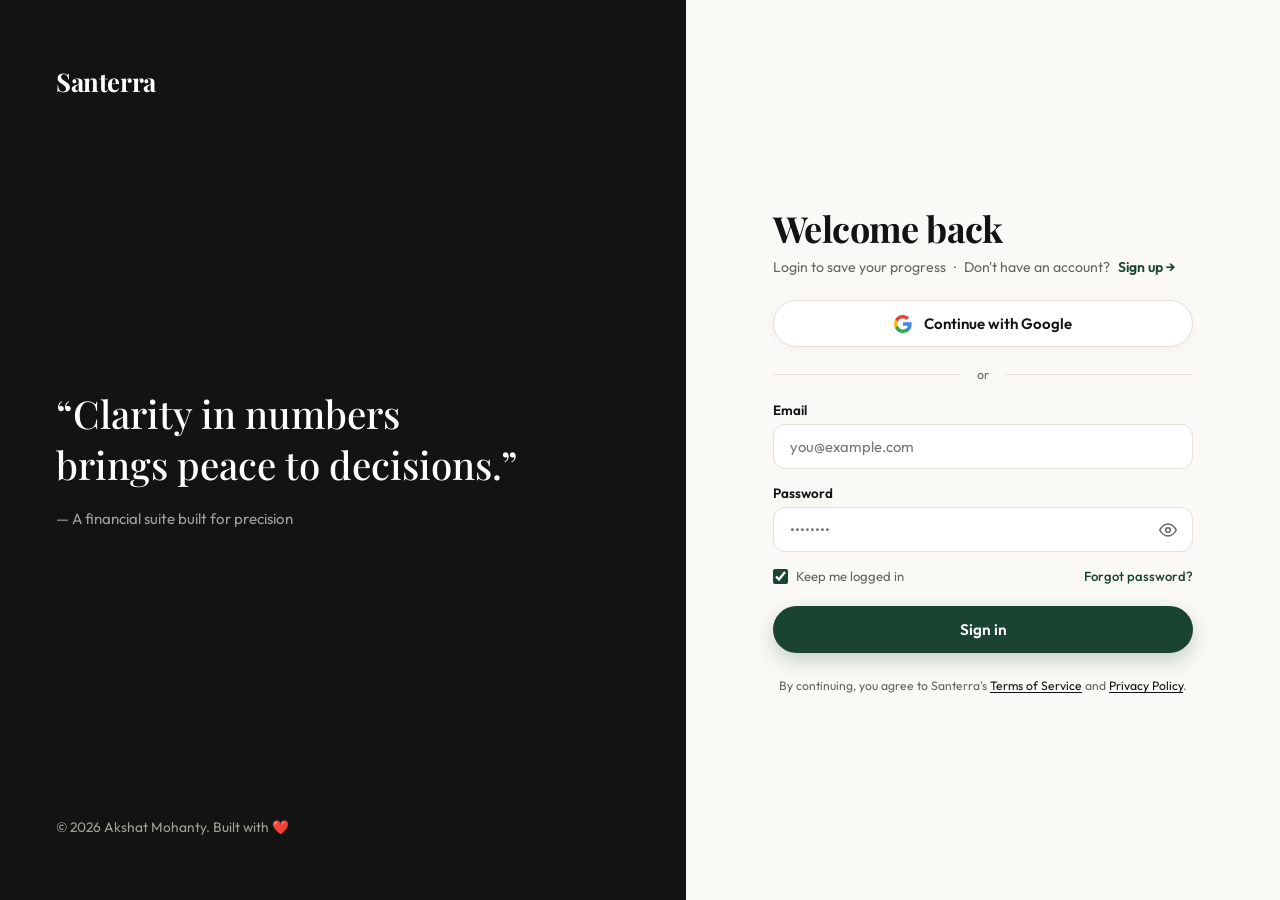
==== commit 24ef80f5: "Update auth panel footer to display Akshat Mohanty copyright line" ====
--- a/auth.html
+++ b/auth.html
@@ -28,8 +28,7 @@
       </div>
 
       <div class="auth-showcase-footer">
-        <div class="auth-status-dot"></div>
-        <span class="auth-status-text">All-in-one financial intelligence</span>
+        <span class="auth-status-text">© 2026 Akshat Mohanty. Built with ❤️</span>
       </div>
     </div>
 
--- a/style.css
+++ b/style.css
@@ -301,28 +301,9 @@
   align-items: center;
   justify-content: center;
   text-align: center;
-  max-width: 960px;
+  max-width: 820px;
   margin: 0 auto;
-  padding: 40px 20px 28px 20px;
-}
-
-.hero-pill-badge {
-  display: inline-flex;
-  align-items: center;
-  gap: 8px;
-  padding: 6px 16px;
-  border-radius: var(--radius-pill);
-  background: var(--accent-soft);
-  border: 1px solid var(--accent-border);
-  font-size: 0.78rem;
-  font-weight: 600;
-  color: var(--accent);
-  margin-bottom: 24px;
-  animation: heroFadeIn 0.85s cubic-bezier(0.16, 1, 0.3, 1) both;
-}
-
-.hero-pill-badge svg {
-  color: var(--accent);
+  padding: 48px 20px 32px 20px;
 }
 
 .landing-hero .hero-title {
@@ -344,149 +325,9 @@
   font-weight: 400;
   line-height: 1.6;
   max-width: 620px;
-  margin: 0 auto 30px auto;
+  margin: 0 auto 32px auto;
   animation: heroFadeIn 0.85s cubic-bezier(0.16, 1, 0.3, 1) 0.16s both;
   transition: color 0.3s ease;
-}
-
-.hero-actions-row {
-  display: flex;
-  align-items: center;
-  justify-content: center;
-  gap: 14px;
-  margin-bottom: 40px;
-  flex-wrap: wrap;
-  animation: heroFadeIn 0.85s cubic-bezier(0.16, 1, 0.3, 1) 0.22s both;
-}
-
-.hero-primary-cta {
-  display: inline-flex;
-  align-items: center;
-  gap: 8px;
-  background: var(--accent);
-  color: #FFFFFF;
-  font-family: var(--font);
-  font-size: 0.95rem;
-  font-weight: 600;
-  padding: 13px 28px;
-  border-radius: var(--radius-pill);
-  text-decoration: none;
-  box-shadow: 0 8px 24px rgba(27, 67, 50, 0.22);
-  transition: all 0.2s ease;
-}
-
-.hero-primary-cta:hover {
-  background: var(--accent-hover);
-  box-shadow: 0 12px 32px rgba(27, 67, 50, 0.3);
-  transform: translateY(-2px);
-}
-
-.hero-secondary-cta {
-  display: inline-flex;
-  align-items: center;
-  gap: 8px;
-  background: transparent;
-  color: var(--text-main);
-  border: 1px solid var(--border-subtle);
-  font-family: var(--font);
-  font-size: 0.95rem;
-  font-weight: 500;
-  padding: 13px 26px;
-  border-radius: var(--radius-pill);
-  text-decoration: none;
-  transition: all 0.2s ease;
-}
-
-.hero-secondary-cta:hover {
-  background: var(--bg-surface);
-  transform: translateY(-1px);
-}
-
-/* Live Financial Preview Cards (Inspired by Wishlist Live Cards) */
-.hero-previews-grid {
-  display: grid;
-  grid-template-columns: repeat(4, 1fr);
-  gap: 14px;
-  width: 100%;
-  max-width: 960px;
-  margin-bottom: 32px;
-  animation: heroFadeIn 0.85s cubic-bezier(0.16, 1, 0.3, 1) 0.28s both;
-}
-
-.preview-card {
-  background: var(--bg-surface);
-  border: 1px solid var(--border-subtle);
-  border-radius: 20px;
-  padding: 18px 16px;
-  text-align: left;
-  display: flex;
-  flex-direction: column;
-  justify-content: space-between;
-  min-height: 124px;
-  box-shadow: 0 2px 10px rgba(18, 19, 18, 0.03);
-  transition: transform 0.25s ease, box-shadow 0.25s ease;
-}
-
-.preview-card:hover {
-  transform: translateY(-3px);
-  box-shadow: 0 8px 24px rgba(18, 19, 18, 0.08);
-}
-
-.preview-card-header {
-  display: flex;
-  align-items: center;
-  justify-content: space-between;
-  margin-bottom: 10px;
-}
-
-.preview-card-brand {
-  display: flex;
-  align-items: center;
-  gap: 8px;
-}
-
-.preview-brand-icon {
-  width: 26px;
-  height: 26px;
-  border-radius: 50%;
-  background: #FFFFFF;
-  border: 1px solid var(--border-subtle);
-  display: flex;
-  align-items: center;
-  justify-content: center;
-  font-size: 0.78rem;
-  font-weight: 700;
-  color: var(--accent);
-}
-
-.preview-brand-name {
-  font-size: 0.78rem;
-  font-weight: 600;
-  color: var(--text-main);
-}
-
-.preview-badge-pill {
-  padding: 3px 8px;
-  border-radius: var(--radius-pill);
-  background: var(--accent-soft);
-  border: 1px solid var(--accent-border);
-  font-size: 0.7rem;
-  font-weight: 700;
-  color: var(--accent);
-}
-
-.preview-metric-title {
-  font-size: 0.86rem;
-  font-weight: 600;
-  color: var(--text-main);
-  line-height: 1.35;
-  margin-bottom: 4px;
-}
-
-.preview-metric-desc {
-  font-size: 0.76rem;
-  color: var(--text-muted);
-  font-style: italic;
 }
 
 /* Tools Segmented Menu */
@@ -1332,11 +1173,11 @@
   line-height: 1.55;
 }
 
-/* Bottom CTA Banner */
+/* Bottom CTA Banner (Compact & Short) */
 .cta-banner-section {
   width: 100%;
-  max-width: 960px;
-  margin: 30px auto 64px auto;
+  max-width: 900px;
+  margin: 20px auto 44px auto;
   padding: 0 20px;
   text-align: center;
 }
@@ -1344,44 +1185,30 @@
 .cta-banner-card {
   background: var(--bg-surface);
   border: 1px solid var(--border-subtle);
-  border-radius: 28px;
-  padding: 56px 32px;
-  display: flex;
-  flex-direction: column;
-  align-items: center;
-  box-shadow: var(--card-shadow);
-}
-
-.cta-banner-badge {
-  display: inline-flex;
-  align-items: center;
-  gap: 6px;
-  padding: 4px 14px;
-  border-radius: var(--radius-pill);
-  background: var(--accent-soft);
-  border: 1px solid var(--accent-border);
-  font-size: 0.75rem;
-  font-weight: 700;
-  color: var(--accent);
-  margin-bottom: 18px;
+  border-radius: 20px;
+  padding: 32px 28px;
+  display: flex;
+  flex-direction: column;
+  align-items: center;
+  box-shadow: 0 2px 10px rgba(18, 19, 18, 0.03);
 }
 
 .cta-banner-title {
   font-family: var(--font-serif);
-  font-size: 2.6rem;
+  font-size: 1.85rem;
   font-weight: 700;
-  letter-spacing: -0.8px;
-  color: var(--text-main);
-  margin-bottom: 12px;
-  max-width: 600px;
+  letter-spacing: -0.5px;
+  color: var(--text-main);
+  margin-bottom: 8px;
+  max-width: 540px;
 }
 
 .cta-banner-subtitle {
-  font-size: 1.02rem;
-  color: var(--text-muted);
-  max-width: 500px;
-  line-height: 1.6;
-  margin-bottom: 28px;
+  font-size: 0.92rem;
+  color: var(--text-muted);
+  max-width: 480px;
+  line-height: 1.5;
+  margin-bottom: 20px;
 }
 
 .cta-banner-btn {
@@ -1391,19 +1218,19 @@
   background: var(--accent);
   color: #FFFFFF;
   font-family: var(--font);
-  font-size: 0.96rem;
+  font-size: 0.9rem;
   font-weight: 600;
-  padding: 14px 34px;
+  padding: 10px 24px;
   border-radius: var(--radius-pill);
   text-decoration: none;
-  box-shadow: 0 8px 24px rgba(27, 67, 50, 0.22);
+  box-shadow: 0 4px 16px rgba(27, 67, 50, 0.18);
   transition: all 0.2s ease;
 }
 
 .cta-banner-btn:hover {
   background: var(--accent-hover);
-  box-shadow: 0 12px 32px rgba(27, 67, 50, 0.3);
-  transform: translateY(-2px);
+  box-shadow: 0 8px 24px rgba(27, 67, 50, 0.25);
+  transform: translateY(-1px);
 }
 
 /* Comprehensive Footer (Wishlist-Inspired) */
@@ -1929,9 +1756,6 @@
 
 /* Responsive adjustments */
 @media (max-width: 900px) {
-  .hero-previews-grid {
-    grid-template-columns: repeat(2, 1fr);
-  }
   .steps-grid {
     grid-template-columns: 1fr;
   }
@@ -1959,9 +1783,6 @@
 }
 
 @media (max-width: 480px) {
-  .hero-previews-grid {
-    grid-template-columns: 1fr;
-  }
   .landing-hero .hero-title {
     font-size: 2rem;
   }
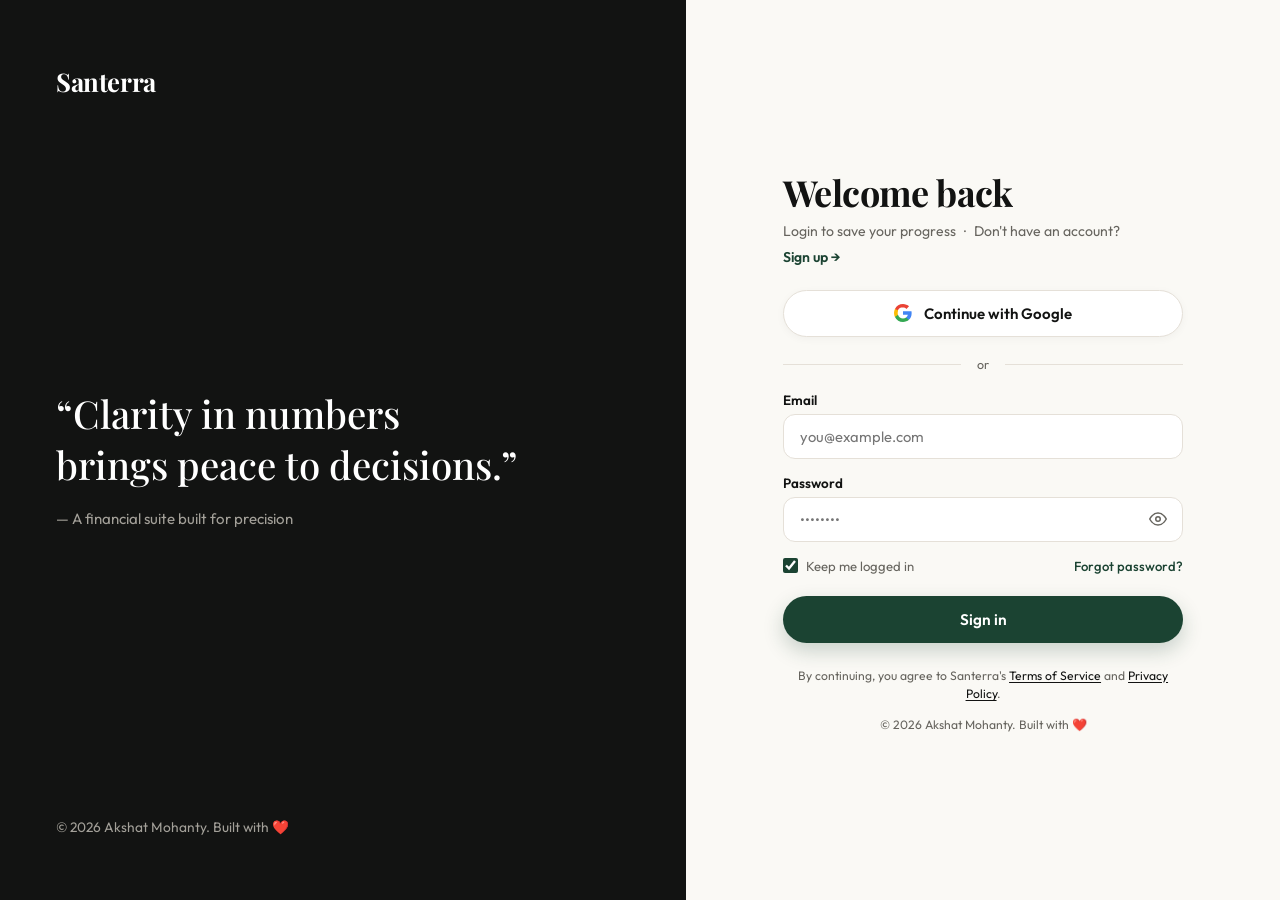
==== commit d19894b1: "Enforce #e6deb8 text selection with !important and * selectors, plus cache-busting" ====
--- a/auth.html
+++ b/auth.html
@@ -8,7 +8,7 @@
   <link rel="preconnect" href="https://fonts.googleapis.com" />
   <link rel="preconnect" href="https://fonts.gstatic.com" crossorigin />
   <link href="https://fonts.googleapis.com/css2?family=Outfit:wght@300;400;500;600;700&family=Playfair+Display:ital,wght@0,500;0,600;0,700;1,400;1,500&display=swap" rel="stylesheet" />
-  <link rel="stylesheet" href="style.css" />
+  <link rel="stylesheet" href="style.css?v=2" />
   <!-- Google Identity Services -->
   <script src="https://accounts.google.com/gsi/client" async defer></script>
 </head>
@@ -128,6 +128,8 @@
           By continuing, you agree to Santerra's <a href="terms.html">Terms of Service</a> and <a href="privacy.html">Privacy Policy</a>.
         </p>
 
+        <!-- Copyright Line -->
+        <p class="auth-copyright-bottom">© 2026 Akshat Mohanty. Built with ❤️</p>
       </div>
     </div>
 
--- a/style.css
+++ b/style.css
@@ -43,6 +43,33 @@
   box-sizing: border-box;
 }
 
+/* Custom Text Selection Highlight */
+::selection {
+  background-color: #e6deb8 !important;
+  color: #121312 !important;
+}
+
+::-moz-selection {
+  background-color: #e6deb8 !important;
+  color: #121312 !important;
+}
+
+*::selection {
+  background-color: #e6deb8 !important;
+  color: #121312 !important;
+}
+
+*::-moz-selection {
+  background-color: #e6deb8 !important;
+  color: #121312 !important;
+}
+
+input::selection,
+textarea::selection {
+  background-color: #e6deb8 !important;
+  color: #121312 !important;
+}
+
 body {
   font-family: var(--font);
   background-color: var(--bg-main);
@@ -519,12 +546,54 @@
   background: var(--bg-white);
   border: 1px solid var(--border-subtle);
   border-radius: var(--radius-pill);
-  padding: 4px 12px;
+  padding: 3px 10px;
   font-size: 0.95rem;
   font-weight: 600;
   color: var(--text-main);
   box-shadow: 0 2px 6px rgba(0, 0, 0, 0.02);
-  transition: background-color 0.3s ease, border-color 0.3s ease, color 0.3s ease;
+  display: inline-flex;
+  align-items: center;
+  gap: 2px;
+  cursor: text;
+  transition: border-color 0.2s ease, box-shadow 0.2s ease;
+}
+
+.field-value-badge:focus-within {
+  border-color: var(--accent);
+  box-shadow: 0 0 0 3px var(--accent-glow);
+}
+
+.badge-input {
+  background: transparent;
+  border: none;
+  outline: none;
+  font-family: var(--font);
+  font-size: 0.95rem;
+  font-weight: 600;
+  color: var(--text-main);
+  text-align: right;
+  width: 68px;
+  padding: 0;
+  margin: 0;
+  -moz-appearance: textfield;
+}
+
+.badge-input::-webkit-outer-spin-button,
+.badge-input::-webkit-inner-spin-button {
+  -webkit-appearance: none;
+  margin: 0;
+}
+
+.badge-input.small-input {
+  width: 44px;
+}
+
+.badge-prefix,
+.badge-suffix {
+  font-size: 0.88rem;
+  font-weight: 600;
+  color: var(--text-main);
+  user-select: none;
 }
 
 /* Custom Styled Range Sliders */
@@ -1173,64 +1242,75 @@
   line-height: 1.55;
 }
 
-/* Bottom CTA Banner (Compact & Short) */
-.cta-banner-section {
-  width: 100%;
-  max-width: 900px;
-  margin: 20px auto 44px auto;
-  padding: 0 20px;
-  text-align: center;
-}
-
-.cta-banner-card {
+/* Frequently Asked Questions (FAQ) */
+.faq-section {
+  max-width: 820px;
+  width: 100%;
+  margin: 70px auto 60px auto;
+  padding: 0 24px;
+}
+
+.faq-list {
+  display: flex;
+  flex-direction: column;
+  gap: 12px;
+  margin-top: 36px;
+}
+
+.faq-item {
   background: var(--bg-surface);
   border: 1px solid var(--border-subtle);
   border-radius: 20px;
-  padding: 32px 28px;
-  display: flex;
-  flex-direction: column;
-  align-items: center;
-  box-shadow: 0 2px 10px rgba(18, 19, 18, 0.03);
-}
-
-.cta-banner-title {
-  font-family: var(--font-serif);
-  font-size: 1.85rem;
-  font-weight: 700;
-  letter-spacing: -0.5px;
-  color: var(--text-main);
-  margin-bottom: 8px;
-  max-width: 540px;
-}
-
-.cta-banner-subtitle {
+  padding: 20px 24px;
+  box-shadow: 0 2px 8px rgba(18, 19, 18, 0.02);
+  transition: all 0.2s ease;
+}
+
+.faq-item:hover {
+  border-color: #d1cbc1;
+}
+
+.faq-item[open] {
+  border-color: #cfc8be;
+  box-shadow: 0 4px 16px rgba(18, 19, 18, 0.04);
+}
+
+.faq-question {
+  display: flex;
+  align-items: center;
+  justify-content: space-between;
+  gap: 16px;
+  font-family: var(--font);
+  font-size: 1.02rem;
+  font-weight: 600;
+  color: var(--text-main);
+  cursor: pointer;
+  list-style: none;
+  user-select: none;
+}
+
+.faq-question::-webkit-details-marker {
+  display: none;
+}
+
+.faq-chevron {
+  color: var(--text-muted);
+  flex-shrink: 0;
+  transition: transform 0.25s cubic-bezier(0.16, 1, 0.3, 1), color 0.2s ease;
+}
+
+.faq-item[open] .faq-chevron {
+  transform: rotate(180deg);
+  color: var(--accent);
+}
+
+.faq-answer {
+  margin-top: 12px;
+  padding-top: 10px;
+  border-top: 1px solid rgba(229, 224, 216, 0.5);
   font-size: 0.92rem;
   color: var(--text-muted);
-  max-width: 480px;
-  line-height: 1.5;
-  margin-bottom: 20px;
-}
-
-.cta-banner-btn {
-  display: inline-flex;
-  align-items: center;
-  gap: 8px;
-  background: var(--accent);
-  color: #FFFFFF;
-  font-family: var(--font);
-  font-size: 0.9rem;
-  font-weight: 600;
-  padding: 10px 24px;
-  border-radius: var(--radius-pill);
-  text-decoration: none;
-  box-shadow: 0 4px 16px rgba(27, 67, 50, 0.18);
-  transition: all 0.2s ease;
-}
-
-.cta-banner-btn:hover {
-  background: var(--accent-hover);
-  box-shadow: 0 8px 24px rgba(27, 67, 50, 0.25);
-  transform: translateY(-1px);
+  line-height: 1.6;
 }
 
 /* Comprehensive Footer (Wishlist-Inspired) */
@@ -1243,14 +1323,16 @@
 }
 
 .footer-content {
-  max-width: 1000px;
-  margin: 0 auto;
+  width: 100%;
+  max-width: 100%;
+  margin: 0;
   display: flex;
   flex-direction: column;
   gap: 28px;
 }
 
 .footer-top {
+  width: 100%;
   display: flex;
   align-items: center;
   justify-content: space-between;
@@ -1280,8 +1362,10 @@
 .footer-nav-links {
   display: flex;
   align-items: center;
+  justify-content: flex-end;
   gap: 22px;
   flex-wrap: wrap;
+  margin-left: auto;
 }
 
 .footer-link {
@@ -1400,7 +1484,7 @@
 
 .auth-form-container {
   width: 100%;
-  max-width: 420px;
+  max-width: 400px;
 }
 
 .auth-mobile-header {
@@ -1472,13 +1556,20 @@
 }
 
 .auth-google-section {
+  width: 100%;
   margin-bottom: 20px;
 }
 
 .google-btn-wrapper {
   width: 100%;
   display: flex;
-  justify-content: center;
+  justify-content: flex-start;
+  align-items: center;
+}
+
+.google-btn-wrapper > div,
+.google-btn-wrapper iframe {
+  width: 100% !important;
 }
 
 .google-custom-btn {
@@ -1650,6 +1741,121 @@
   text-underline-offset: 2px;
 }
 
+.auth-copyright-bottom {
+  margin-top: 14px;
+  font-size: 0.76rem;
+  color: var(--text-muted);
+  text-align: center;
+}
+
+/* =============================================
+   Tool Locked Card (Inline Gated State)
+   ============================================= */
+.tool-locked-card {
+  width: 100%;
+  max-width: 580px;
+  margin: 0 auto;
+  background: transparent;
+  border: none;
+  box-shadow: none;
+  padding: 36px 20px;
+  text-align: center;
+  display: flex;
+  flex-direction: column;
+  align-items: center;
+  animation: toolFadeIn 0.35s ease forwards;
+}
+
+.locked-card-title {
+  font-family: var(--font-serif);
+  font-size: 2.2rem;
+  font-weight: 700;
+  color: var(--text-main);
+  letter-spacing: -0.6px;
+  margin-bottom: 12px;
+}
+
+.locked-card-desc {
+  font-size: 0.98rem;
+  color: var(--text-muted);
+  line-height: 1.6;
+  max-width: 440px;
+  margin-bottom: 30px;
+}
+
+.locked-card-desc strong {
+  color: var(--text-main);
+}
+
+.locked-card-actions {
+  display: flex;
+  flex-direction: column;
+  gap: 12px;
+  width: 100%;
+  max-width: 320px;
+}
+
+.locked-primary-btn {
+  display: inline-flex;
+  align-items: center;
+  justify-content: center;
+  gap: 8px;
+  background: var(--accent);
+  color: #FFFFFF;
+  font-family: var(--font);
+  font-size: 0.95rem;
+  font-weight: 600;
+  padding: 13px 28px;
+  border-radius: var(--radius-pill);
+  text-decoration: none;
+  box-shadow: 0 4px 16px rgba(27, 67, 50, 0.22);
+  transition: all 0.2s ease;
+  width: 100%;
+}
+
+.locked-primary-btn:hover {
+  background: var(--accent-hover);
+  box-shadow: 0 8px 24px rgba(27, 67, 50, 0.3);
+  transform: translateY(-1px);
+}
+
+.locked-secondary-btn {
+  background: transparent;
+  border: 1px solid var(--border-subtle);
+  color: var(--text-muted);
+  font-family: var(--font);
+  font-size: 0.88rem;
+  font-weight: 500;
+  padding: 11px 20px;
+  border-radius: var(--radius-pill);
+  cursor: pointer;
+  transition: all 0.15s ease;
+  width: 100%;
+}
+
+.locked-secondary-btn:hover {
+  color: var(--text-main);
+  background: var(--bg-white);
+  border-color: #d1cbc1;
+}
+
+/* Visibility based on auth state */
+body.is-logged-out .tool-locked-card {
+  display: flex;
+}
+
+body.is-logged-out .tool-panel:not(#currencyPanel) .calculator-card {
+  display: none !important;
+}
+
+body.is-logged-in .tool-locked-card {
+  display: none !important;
+}
+
+body.is-logged-in .tool-panel .calculator-card {
+  display: grid !important;
+}
+
 /* =============================================
    Legal Pages (privacy.html & terms.html)
    ============================================= */
